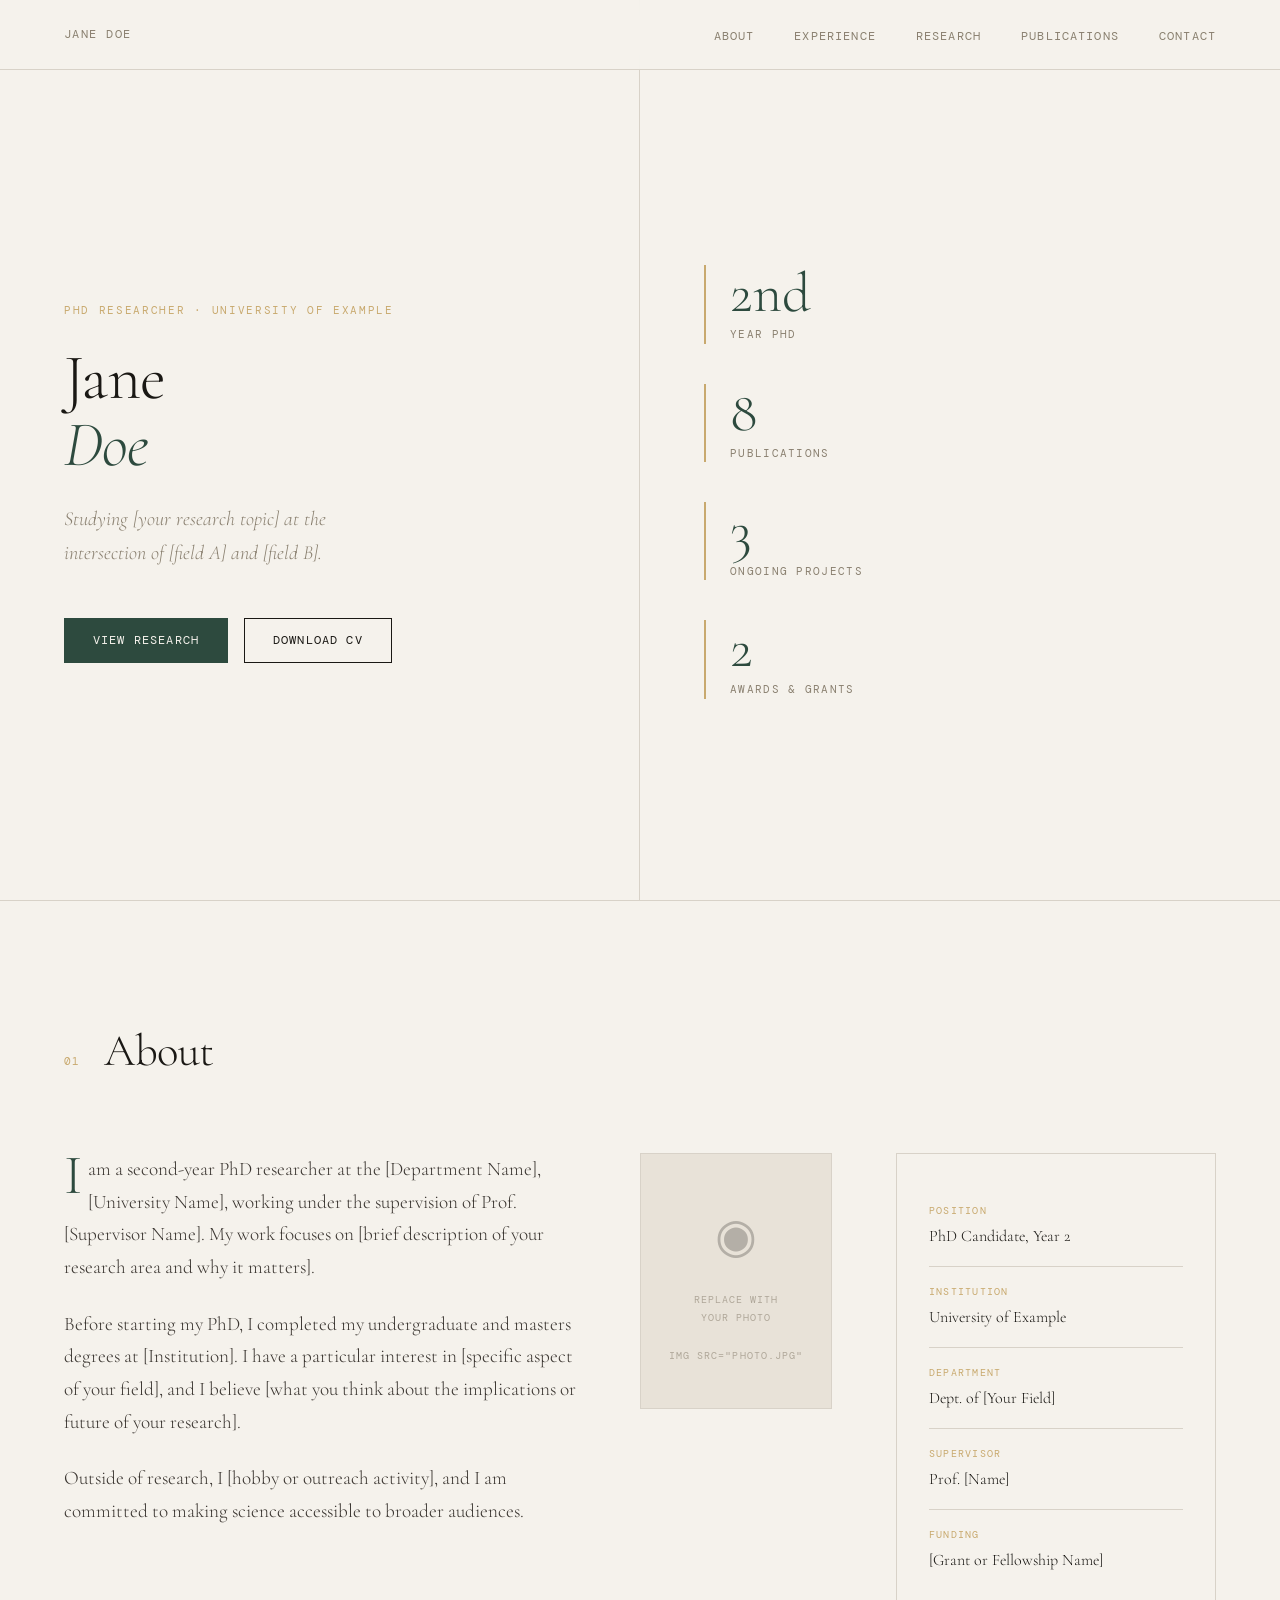
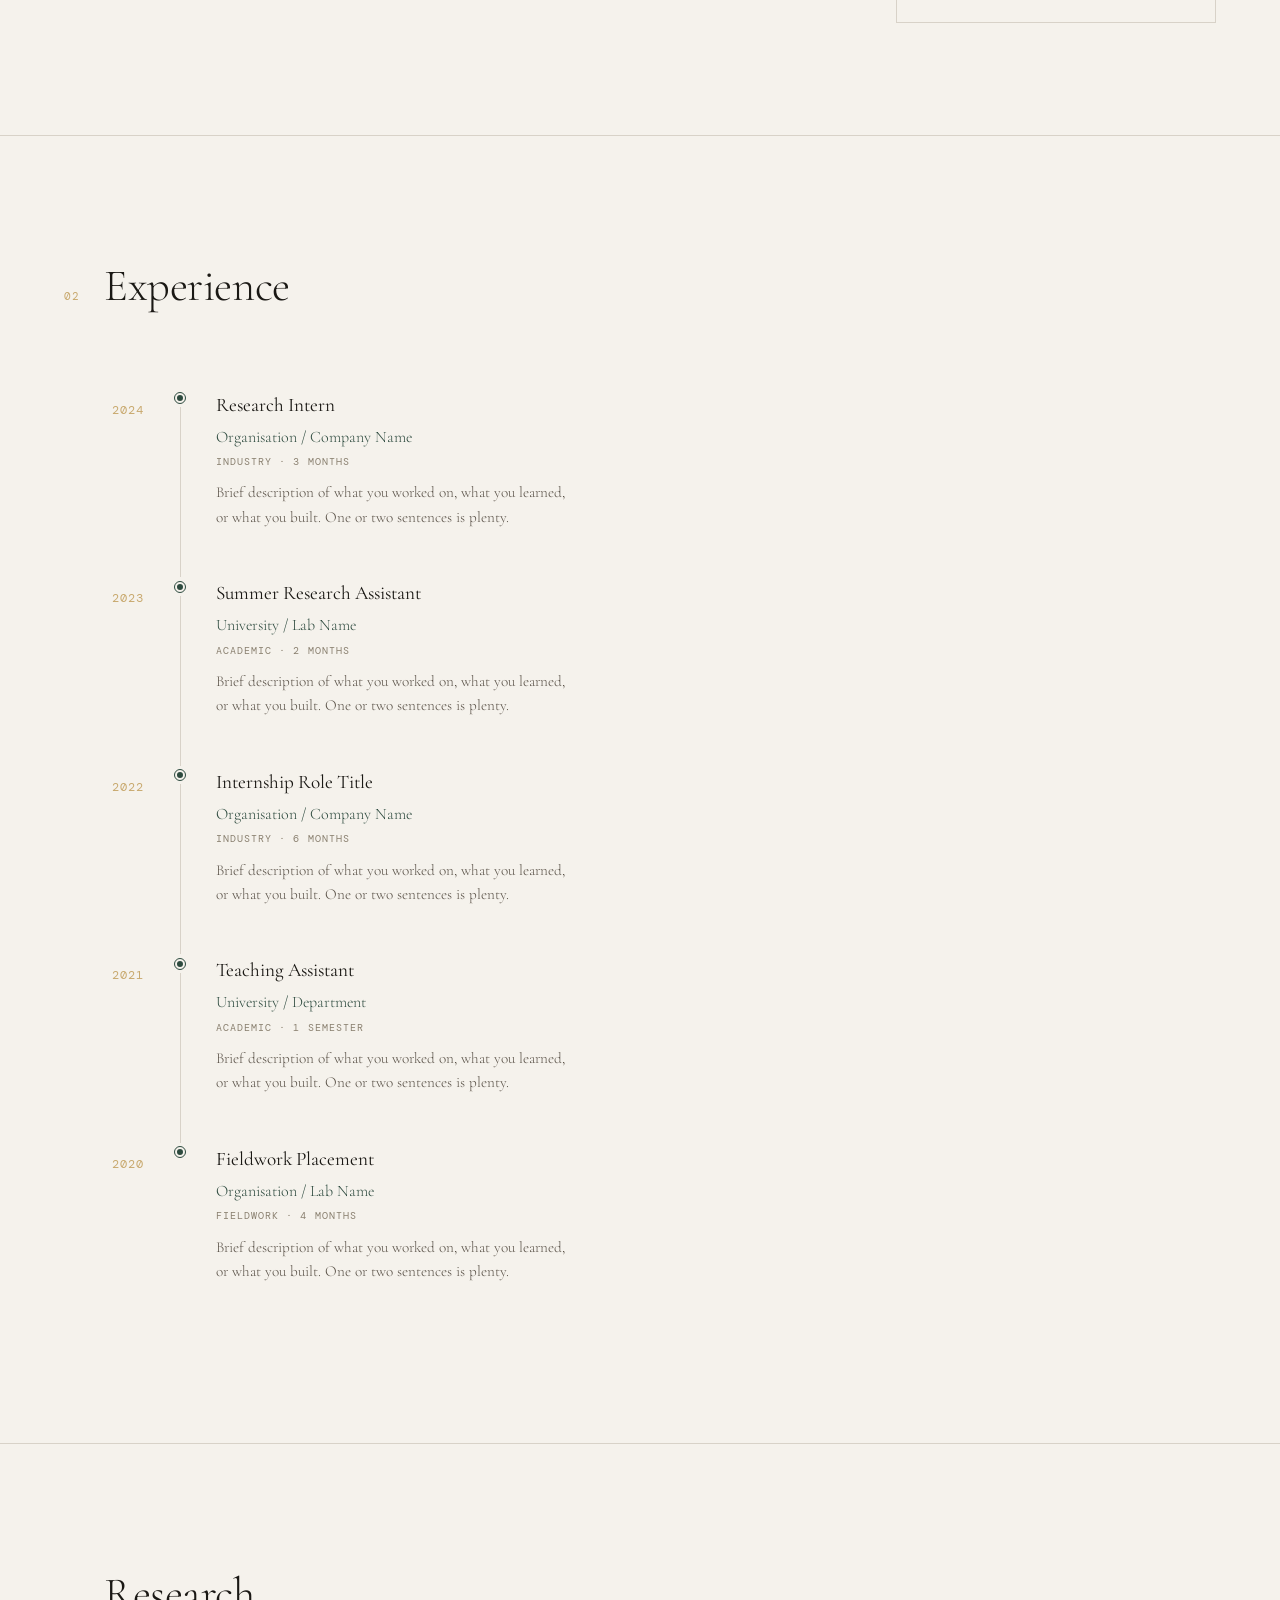
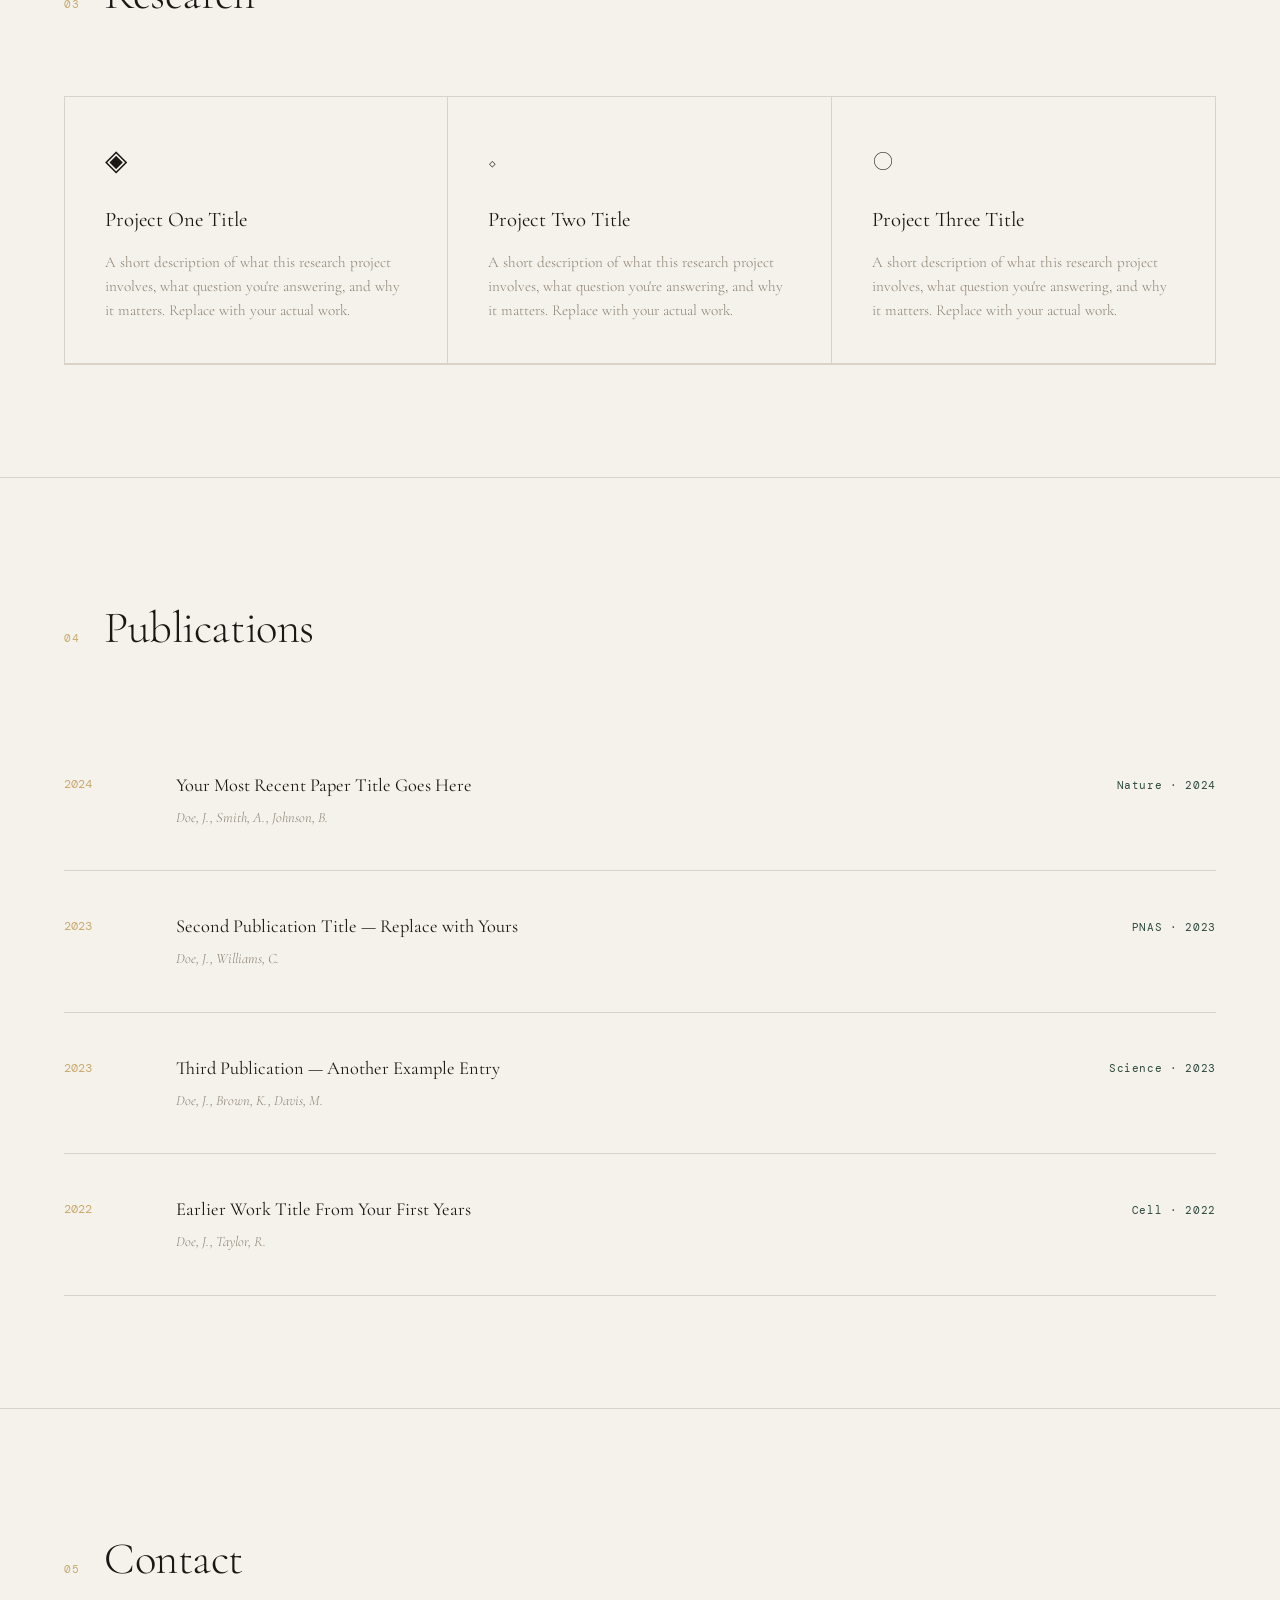
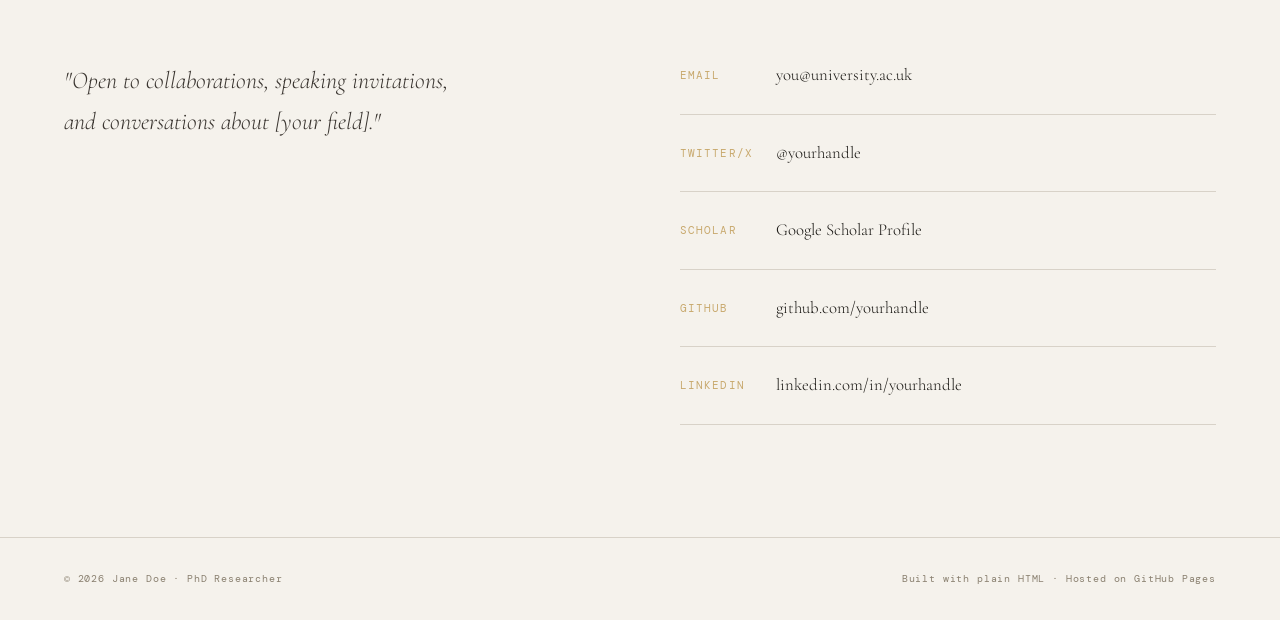
==== index.html @ 212ce476 "Add files via upload" ====
<!DOCTYPE html>
<html lang="en">
<head>
  <meta charset="UTF-8" />
  <meta name="viewport" content="width=device-width, initial-scale=1.0" />
  <title>Dr. Jane Doe — PhD Researcher</title>
  <link rel="preconnect" href="https://fonts.googleapis.com" />
  <link href="https://fonts.googleapis.com/css2?family=Cormorant+Garamond:ital,wght@0,300;0,400;0,600;1,300;1,400&family=DM+Mono:wght@300;400&display=swap" rel="stylesheet" />
  <style>
    *, *::before, *::after { box-sizing: border-box; margin: 0; padding: 0; }

    :root {
      --ink: #1a1814;
      --paper: #f5f2ec;
      --warm: #c8a96e;
      --muted: #8a8070;
      --line: #d8d2c8;
      --accent: #2d4a3e;
    }

    html { scroll-behavior: smooth; }

    body {
      background: var(--paper);
      color: var(--ink);
      font-family: 'Cormorant Garamond', Georgia, serif;
      font-size: 18px;
      line-height: 1.7;
      overflow-x: hidden;
    }

    /* ── NAV ── */
    nav {
      position: fixed;
      top: 0; left: 0; right: 0;
      z-index: 100;
      display: flex;
      justify-content: space-between;
      align-items: center;
      padding: 1.2rem 4rem;
      background: rgba(245, 242, 236, 0.92);
      backdrop-filter: blur(8px);
      border-bottom: 1px solid var(--line);
    }

    .nav-name {
      font-family: 'DM Mono', monospace;
      font-size: 0.78rem;
      letter-spacing: 0.12em;
      text-transform: uppercase;
      color: var(--muted);
    }

    .nav-links {
      display: flex;
      gap: 2.5rem;
      list-style: none;
    }

    .nav-links a {
      font-family: 'DM Mono', monospace;
      font-size: 0.72rem;
      letter-spacing: 0.1em;
      text-transform: uppercase;
      color: var(--muted);
      text-decoration: none;
      transition: color 0.2s;
    }

    .nav-links a:hover { color: var(--ink); }

    /* ── HERO ── */
    .hero {
      min-height: 100vh;
      display: grid;
      grid-template-columns: 1fr 1fr;
      padding-top: 80px;
    }

    .hero-left {
      padding: 8rem 4rem 4rem 4rem;
      display: flex;
      flex-direction: column;
      justify-content: center;
      border-right: 1px solid var(--line);
    }

    .hero-label {
      font-family: 'DM Mono', monospace;
      font-size: 0.7rem;
      letter-spacing: 0.15em;
      text-transform: uppercase;
      color: var(--warm);
      margin-bottom: 1.5rem;
    }

    .hero-name {
      font-size: clamp(3rem, 5vw, 5.5rem);
      font-weight: 300;
      line-height: 1.05;
      letter-spacing: -0.01em;
      margin-bottom: 1.5rem;
    }

    .hero-name em {
      font-style: italic;
      color: var(--accent);
    }

    .hero-tagline {
      font-size: 1.25rem;
      font-weight: 300;
      color: var(--muted);
      max-width: 36ch;
      margin-bottom: 3rem;
      font-style: italic;
    }

    .hero-ctas {
      display: flex;
      gap: 1rem;
      flex-wrap: wrap;
    }

    .btn {
      font-family: 'DM Mono', monospace;
      font-size: 0.72rem;
      letter-spacing: 0.1em;
      text-transform: uppercase;
      text-decoration: none;
      padding: 0.75rem 1.75rem;
      border: 1px solid var(--ink);
      color: var(--ink);
      transition: all 0.2s;
      cursor: pointer;
    }

    .btn:hover {
      background: var(--ink);
      color: var(--paper);
    }

    .btn-fill {
      background: var(--accent);
      border-color: var(--accent);
      color: var(--paper);
    }

    .btn-fill:hover {
      background: var(--ink);
      border-color: var(--ink);
    }

    .hero-right {
      padding: 8rem 4rem 4rem 4rem;
      display: flex;
      flex-direction: column;
      justify-content: center;
      gap: 2.5rem;
    }

    .stat-block {
      border-left: 2px solid var(--warm);
      padding-left: 1.5rem;
    }

    .stat-number {
      font-size: 3.5rem;
      font-weight: 300;
      line-height: 1;
      color: var(--accent);
    }

    .stat-label {
      font-family: 'DM Mono', monospace;
      font-size: 0.68rem;
      letter-spacing: 0.12em;
      text-transform: uppercase;
      color: var(--muted);
      margin-top: 0.25rem;
    }

    /* ── SECTIONS ── */
    section {
      padding: 7rem 4rem;
      border-top: 1px solid var(--line);
    }

    .section-header {
      display: flex;
      align-items: baseline;
      gap: 1.5rem;
      margin-bottom: 4rem;
    }

    .section-number {
      font-family: 'DM Mono', monospace;
      font-size: 0.68rem;
      color: var(--warm);
      letter-spacing: 0.1em;
    }

    .section-title {
      font-size: 2.8rem;
      font-weight: 300;
      letter-spacing: -0.01em;
    }

    /* ── ABOUT ── */
    .about-grid {
      display: grid;
      grid-template-columns: 1.6fr 0.6fr 1fr;
      gap: 4rem;
      align-items: start;
    }

    .about-text p {
      font-size: 1.2rem;
      font-weight: 300;
      color: #3a3530;
      margin-bottom: 1.5rem;
      max-width: 58ch;
    }

    .about-text p:first-child::first-letter {
      font-size: 3.5rem;
      float: left;
      line-height: 0.8;
      margin-right: 0.1em;
      color: var(--accent);
    }

    .about-photo-wrap {
      display: flex;
      flex-direction: column;
      gap: 1.5rem;
    }

    .photo-frame {
      width: 100%;
      aspect-ratio: 3/4;
      background: #e8e2d8;
      border: 1px solid var(--line);
      display: flex;
      flex-direction: column;
      align-items: center;
      justify-content: center;
      gap: 0.75rem;
      overflow: hidden;
    }

    .photo-frame img {
      width: 100%;
      height: 100%;
      object-fit: cover;
      display: block;
    }

    .photo-placeholder-icon {
      font-size: 3rem;
      opacity: 0.25;
    }

    .photo-placeholder-text {
      font-family: 'DM Mono', monospace;
      font-size: 0.65rem;
      letter-spacing: 0.1em;
      text-transform: uppercase;
      color: var(--muted);
      opacity: 0.6;
      text-align: center;
      line-height: 1.8;
    }

    .about-info {
      border: 1px solid var(--line);
      padding: 2rem;
    }

    .info-row {
      display: flex;
      flex-direction: column;
      padding: 1rem 0;
      border-bottom: 1px solid var(--line);
    }

    .info-row:last-child { border-bottom: none; }

    .info-label {
      font-family: 'DM Mono', monospace;
      font-size: 0.65rem;
      letter-spacing: 0.12em;
      text-transform: uppercase;
      color: var(--warm);
      margin-bottom: 0.2rem;
    }

    .info-value {
      font-size: 1rem;
      font-weight: 300;
    }

    /* ── RESEARCH ── */
    .research-grid {
      display: grid;
      grid-template-columns: repeat(3, 1fr);
      gap: 0;
      border: 1px solid var(--line);
    }

    .research-card {
      padding: 2.5rem;
      border-right: 1px solid var(--line);
      border-bottom: 1px solid var(--line);
      transition: background 0.2s;
    }

    .research-card:hover { background: #efe9df; }

    .research-card:nth-child(3n) { border-right: none; }

    .card-icon {
      font-size: 1.8rem;
      margin-bottom: 1rem;
    }

    .card-title {
      font-size: 1.3rem;
      font-weight: 400;
      margin-bottom: 0.75rem;
    }

    .card-desc {
      font-size: 0.95rem;
      font-weight: 300;
      color: var(--muted);
      line-height: 1.6;
    }

    /* ── PUBLICATIONS ── */
    .pub-list {
      display: flex;
      flex-direction: column;
      gap: 0;
    }

    .pub-item {
      display: grid;
      grid-template-columns: 80px 1fr auto;
      gap: 2rem;
      align-items: start;
      padding: 2.5rem 0;
      border-bottom: 1px solid var(--line);
      transition: background 0.15s;
    }

    .pub-item:hover { background: rgba(200,169,110,0.05); margin: 0 -1rem; padding: 2.5rem 1rem; }

    .pub-year {
      font-family: 'DM Mono', monospace;
      font-size: 0.75rem;
      color: var(--warm);
      padding-top: 0.3rem;
    }

    .pub-title {
      font-size: 1.15rem;
      font-weight: 400;
      margin-bottom: 0.3rem;
    }

    .pub-authors {
      font-size: 0.9rem;
      font-weight: 300;
      color: var(--muted);
      font-style: italic;
    }

    .pub-venue {
      font-family: 'DM Mono', monospace;
      font-size: 0.68rem;
      color: var(--accent);
      letter-spacing: 0.06em;
      padding-top: 0.4rem;
      white-space: nowrap;
    }

    /* ── CONTACT ── */
    .contact-inner {
      display: grid;
      grid-template-columns: 1fr 1fr;
      gap: 5rem;
    }

    .contact-text {
      font-size: 1.5rem;
      font-weight: 300;
      font-style: italic;
      max-width: 40ch;
      color: #3a3530;
    }

    .contact-links {
      display: flex;
      flex-direction: column;
      gap: 1.5rem;
    }

    .contact-link {
      display: flex;
      align-items: center;
      gap: 1rem;
      text-decoration: none;
      color: var(--ink);
      border-bottom: 1px solid var(--line);
      padding-bottom: 1.5rem;
      transition: color 0.2s;
    }

    .contact-link:hover { color: var(--accent); }

    .contact-link-label {
      font-family: 'DM Mono', monospace;
      font-size: 0.68rem;
      letter-spacing: 0.1em;
      text-transform: uppercase;
      color: var(--warm);
      min-width: 80px;
    }

    .contact-link-value { font-size: 1.05rem; font-weight: 300; }

    /* ── FOOTER ── */
    footer {
      border-top: 1px solid var(--line);
      padding: 2rem 4rem;
      display: flex;
      justify-content: space-between;
      align-items: center;
    }

    .footer-copy {
      font-family: 'DM Mono', monospace;
      font-size: 0.65rem;
      color: var(--muted);
      letter-spacing: 0.08em;
    }

    /* ── TIMELINE ── */
    .timeline {
      display: flex;
      flex-direction: column;
      max-width: 820px;
    }

    .tl-item {
      display: grid;
      grid-template-columns: 80px 40px 1fr;
      gap: 0 1rem;
      position: relative;
    }

    .tl-left {
      text-align: right;
      padding-top: 0.25rem;
    }

    .tl-year {
      font-family: 'DM Mono', monospace;
      font-size: 0.75rem;
      color: var(--warm);
      letter-spacing: 0.08em;
    }

    .tl-spine {
      display: flex;
      flex-direction: column;
      align-items: center;
    }

    .tl-dot {
      width: 10px;
      height: 10px;
      border-radius: 50%;
      background: var(--accent);
      border: 2px solid var(--paper);
      outline: 1px solid var(--accent);
      flex-shrink: 0;
      margin-top: 0.3rem;
    }

    .tl-line {
      width: 1px;
      flex: 1;
      background: var(--line);
      margin-top: 4px;
    }

    .tl-item:last-child .tl-line { display: none; }

    .tl-right {
      padding-bottom: 3rem;
    }

    .tl-role {
      font-size: 1.2rem;
      font-weight: 400;
      margin-bottom: 0.15rem;
    }

    .tl-org {
      font-size: 1rem;
      font-weight: 300;
      color: var(--accent);
      margin-bottom: 0.15rem;
    }

    .tl-type {
      font-family: 'DM Mono', monospace;
      font-size: 0.65rem;
      letter-spacing: 0.1em;
      text-transform: uppercase;
      color: var(--muted);
      margin-bottom: 0.6rem;
    }

    .tl-desc {
      font-size: 0.95rem;
      font-weight: 300;
      color: #5a5248;
      max-width: 52ch;
      line-height: 1.6;
    }

    /* ── ANIMATIONS ── */
    .fade-in {
      opacity: 0;
      transform: translateY(24px);
      animation: fadeUp 0.9s cubic-bezier(0.22,1,0.36,1) forwards;
    }

    @keyframes fadeUp {
      to { opacity: 1; transform: none; }
    }

    .delay-1 { animation-delay: 0.15s; }
    .delay-2 { animation-delay: 0.3s; }
    .delay-3 { animation-delay: 0.45s; }
    .delay-4 { animation-delay: 0.6s; }

    /* ── RESPONSIVE ── */
    @media (max-width: 900px) {
      nav { padding: 1rem 1.5rem; }
      .hero { grid-template-columns: 1fr; }
      .hero-left { padding: 7rem 1.5rem 2rem; border-right: none; }
      .hero-right { padding: 2rem 1.5rem 4rem; flex-direction: row; flex-wrap: wrap; }
      .about-grid, .contact-inner { grid-template-columns: 1fr; gap: 2.5rem; }
      .research-grid { grid-template-columns: 1fr; }
      .research-card { border-right: none; }
      section { padding: 4rem 1.5rem; }
      footer { padding: 1.5rem; flex-direction: column; gap: 0.5rem; text-align: center; }
      .pub-item { grid-template-columns: 60px 1fr; }
      .pub-venue { display: none; }
    }
  </style>
</head>
<body>

<!-- NAV -->
<nav>
  <span class="nav-name">Jane Doe</span>
  <ul class="nav-links">
    <li><a href="#about">About</a></li>
    <li><a href="#experience">Experience</a></li>
    <li><a href="#research">Research</a></li>
    <li><a href="#publications">Publications</a></li>
    <li><a href="#contact">Contact</a></li>
  </ul>
</nav>

<!-- HERO -->
<section class="hero" style="border-top:none; padding:0;">
  <div class="hero-left">
    <p class="hero-label fade-in">PhD Researcher · University of Example</p>
    <h1 class="hero-name fade-in delay-1">Jane<br><em>Doe</em></h1>
    <p class="hero-tagline fade-in delay-2">Studying [your research topic] at the intersection of [field A] and [field B].</p>
    <div class="hero-ctas fade-in delay-3">
      <a href="#research" class="btn btn-fill">View Research</a>
      <a href="/cv.pdf" class="btn">Download CV</a>
    </div>
  </div>
  <div class="hero-right fade-in delay-2">
    <div class="stat-block">
      <div class="stat-number">2nd</div>
      <div class="stat-label">Year PhD</div>
    </div>
    <div class="stat-block">
      <div class="stat-number">8</div>
      <div class="stat-label">Publications</div>
    </div>
    <div class="stat-block">
      <div class="stat-number">3</div>
      <div class="stat-label">Ongoing Projects</div>
    </div>
    <div class="stat-block">
      <div class="stat-number">2</div>
      <div class="stat-label">Awards & Grants</div>
    </div>
  </div>
</section>

<!-- ABOUT -->
<section id="about">
  <div class="section-header">
    <span class="section-number">01</span>
    <h2 class="section-title">About</h2>
  </div>
  <div class="about-grid">
    <div class="about-text">
      <p>I am a second-year PhD researcher at the [Department Name], [University Name], working under the supervision of Prof. [Supervisor Name]. My work focuses on [brief description of your research area and why it matters].</p>
      <p>Before starting my PhD, I completed my undergraduate and masters degrees at [Institution]. I have a particular interest in [specific aspect of your field], and I believe [what you think about the implications or future of your research].</p>
      <p>Outside of research, I [hobby or outreach activity], and I am committed to making science accessible to broader audiences.</p>
    </div>
    <div class="about-photo-wrap">
      <div class="photo-frame">
        <!-- Replace the content below with: <img src="photo.jpg" alt="Your Name" /> -->
        <div class="photo-placeholder-icon">◉</div>
        <div class="photo-placeholder-text">Replace with<br>your photo<br><br>img src="photo.jpg"</div>
      </div>
    </div>
    <div class="about-info">
      <div class="info-row">
        <span class="info-label">Position</span>
        <span class="info-value">PhD Candidate, Year 2</span>
      </div>
      <div class="info-row">
        <span class="info-label">Institution</span>
        <span class="info-value">University of Example</span>
      </div>
      <div class="info-row">
        <span class="info-label">Department</span>
        <span class="info-value">Dept. of [Your Field]</span>
      </div>
      <div class="info-row">
        <span class="info-label">Supervisor</span>
        <span class="info-value">Prof. [Name]</span>
      </div>
      <div class="info-row">
        <span class="info-label">Funding</span>
        <span class="info-value">[Grant or Fellowship Name]</span>
      </div>
    </div>
  </div>
</section>

<!-- EXPERIENCE -->
<section id="experience">
  <div class="section-header">
    <span class="section-number">02</span>
    <h2 class="section-title">Experience</h2>
  </div>
  <div class="timeline">

    <div class="tl-item">
      <div class="tl-left">
        <span class="tl-year">2024</span>
      </div>
      <div class="tl-spine">
        <div class="tl-dot"></div>
        <div class="tl-line"></div>
      </div>
      <div class="tl-right">
        <div class="tl-role">Research Intern</div>
        <div class="tl-org">Organisation / Company Name</div>
        <div class="tl-type">Industry · 3 months</div>
        <p class="tl-desc">Brief description of what you worked on, what you learned, or what you built. One or two sentences is plenty.</p>
      </div>
    </div>

    <div class="tl-item">
      <div class="tl-left">
        <span class="tl-year">2023</span>
      </div>
      <div class="tl-spine">
        <div class="tl-dot"></div>
        <div class="tl-line"></div>
      </div>
      <div class="tl-right">
        <div class="tl-role">Summer Research Assistant</div>
        <div class="tl-org">University / Lab Name</div>
        <div class="tl-type">Academic · 2 months</div>
        <p class="tl-desc">Brief description of what you worked on, what you learned, or what you built. One or two sentences is plenty.</p>
      </div>
    </div>

    <div class="tl-item">
      <div class="tl-left">
        <span class="tl-year">2022</span>
      </div>
      <div class="tl-spine">
        <div class="tl-dot"></div>
        <div class="tl-line"></div>
      </div>
      <div class="tl-right">
        <div class="tl-role">Internship Role Title</div>
        <div class="tl-org">Organisation / Company Name</div>
        <div class="tl-type">Industry · 6 months</div>
        <p class="tl-desc">Brief description of what you worked on, what you learned, or what you built. One or two sentences is plenty.</p>
      </div>
    </div>

    <div class="tl-item">
      <div class="tl-left">
        <span class="tl-year">2021</span>
      </div>
      <div class="tl-spine">
        <div class="tl-dot"></div>
        <div class="tl-line"></div>
      </div>
      <div class="tl-right">
        <div class="tl-role">Teaching Assistant</div>
        <div class="tl-org">University / Department</div>
        <div class="tl-type">Academic · 1 semester</div>
        <p class="tl-desc">Brief description of what you worked on, what you learned, or what you built. One or two sentences is plenty.</p>
      </div>
    </div>

    <div class="tl-item">
      <div class="tl-left">
        <span class="tl-year">2020</span>
      </div>
      <div class="tl-spine">
        <div class="tl-dot"></div>
        <div class="tl-line"></div>
      </div>
      <div class="tl-right">
        <div class="tl-role">Fieldwork Placement</div>
        <div class="tl-org">Organisation / Lab Name</div>
        <div class="tl-type">Fieldwork · 4 months</div>
        <p class="tl-desc">Brief description of what you worked on, what you learned, or what you built. One or two sentences is plenty.</p>
      </div>
    </div>

  </div>
</section>

<!-- RESEARCH -->
<section id="research">
  <div class="section-header">
    <span class="section-number">03</span>
    <h2 class="section-title">Research</h2>
  </div>
  <div class="research-grid">
    <div class="research-card">
      <div class="card-icon">◈</div>
      <h3 class="card-title">Project One Title</h3>
      <p class="card-desc">A short description of what this research project involves, what question you're answering, and why it matters. Replace with your actual work.</p>
    </div>
    <div class="research-card">
      <div class="card-icon">◇</div>
      <h3 class="card-title">Project Two Title</h3>
      <p class="card-desc">A short description of what this research project involves, what question you're answering, and why it matters. Replace with your actual work.</p>
    </div>
    <div class="research-card">
      <div class="card-icon">○</div>
      <h3 class="card-title">Project Three Title</h3>
      <p class="card-desc">A short description of what this research project involves, what question you're answering, and why it matters. Replace with your actual work.</p>
    </div>
  </div>
</section>

<!-- PUBLICATIONS -->
<section id="publications">
  <div class="section-header">
    <span class="section-number">04</span>
    <h2 class="section-title">Publications</h2>
  </div>
  <div class="pub-list">
    <div class="pub-item">
      <span class="pub-year">2024</span>
      <div>
        <div class="pub-title">Your Most Recent Paper Title Goes Here</div>
        <div class="pub-authors">Doe, J., Smith, A., Johnson, B.</div>
      </div>
      <span class="pub-venue">Nature · 2024</span>
    </div>
    <div class="pub-item">
      <span class="pub-year">2023</span>
      <div>
        <div class="pub-title">Second Publication Title — Replace with Yours</div>
        <div class="pub-authors">Doe, J., Williams, C.</div>
      </div>
      <span class="pub-venue">PNAS · 2023</span>
    </div>
    <div class="pub-item">
      <span class="pub-year">2023</span>
      <div>
        <div class="pub-title">Third Publication — Another Example Entry</div>
        <div class="pub-authors">Doe, J., Brown, K., Davis, M.</div>
      </div>
      <span class="pub-venue">Science · 2023</span>
    </div>
    <div class="pub-item">
      <span class="pub-year">2022</span>
      <div>
        <div class="pub-title">Earlier Work Title From Your First Years</div>
        <div class="pub-authors">Doe, J., Taylor, R.</div>
      </div>
      <span class="pub-venue">Cell · 2022</span>
    </div>
  </div>
</section>

<!-- CONTACT -->
<section id="contact">
  <div class="section-header">
    <span class="section-number">05</span>
    <h2 class="section-title">Contact</h2>
  </div>
  <div class="contact-inner">
    <p class="contact-text">"Open to collaborations, speaking invitations, and conversations about [your field]."</p>
    <div class="contact-links">
      <a href="mailto:you@university.ac.uk" class="contact-link">
        <span class="contact-link-label">Email</span>
        <span class="contact-link-value">you@university.ac.uk</span>
      </a>
      <a href="https://twitter.com/yourhandle" class="contact-link">
        <span class="contact-link-label">Twitter/X</span>
        <span class="contact-link-value">@yourhandle</span>
      </a>
      <a href="https://scholar.google.com" class="contact-link">
        <span class="contact-link-label">Scholar</span>
        <span class="contact-link-value">Google Scholar Profile</span>
      </a>
      <a href="https://github.com/yourhandle" class="contact-link">
        <span class="contact-link-label">GitHub</span>
        <span class="contact-link-value">github.com/yourhandle</span>
      </a>
      <a href="https://linkedin.com/in/yourhandle" class="contact-link">
        <span class="contact-link-label">LinkedIn</span>
        <span class="contact-link-value">linkedin.com/in/yourhandle</span>
      </a>
    </div>
  </div>
</section>

<!-- FOOTER -->
<footer>
  <span class="footer-copy">© 2026 Jane Doe · PhD Researcher</span>
  <span class="footer-copy">Built with plain HTML · Hosted on GitHub Pages</span>
</footer>

</body>
</html>
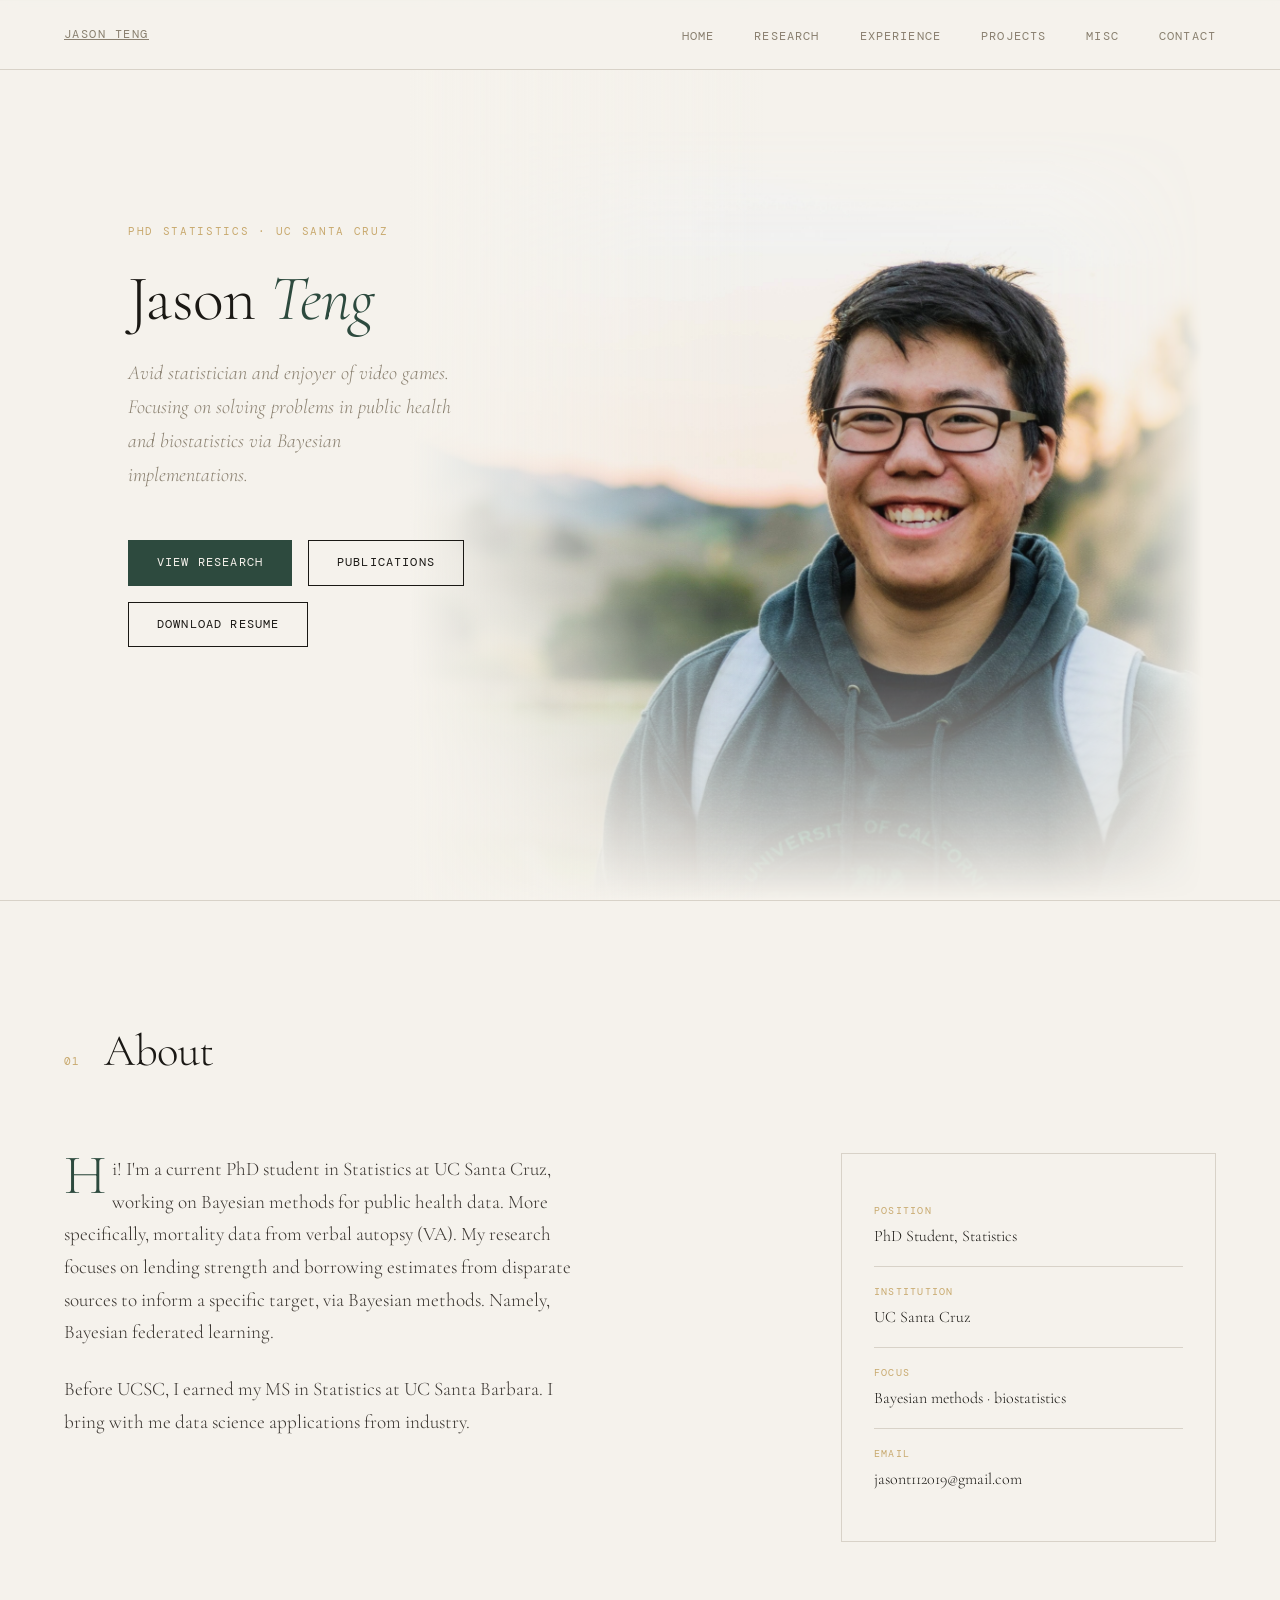
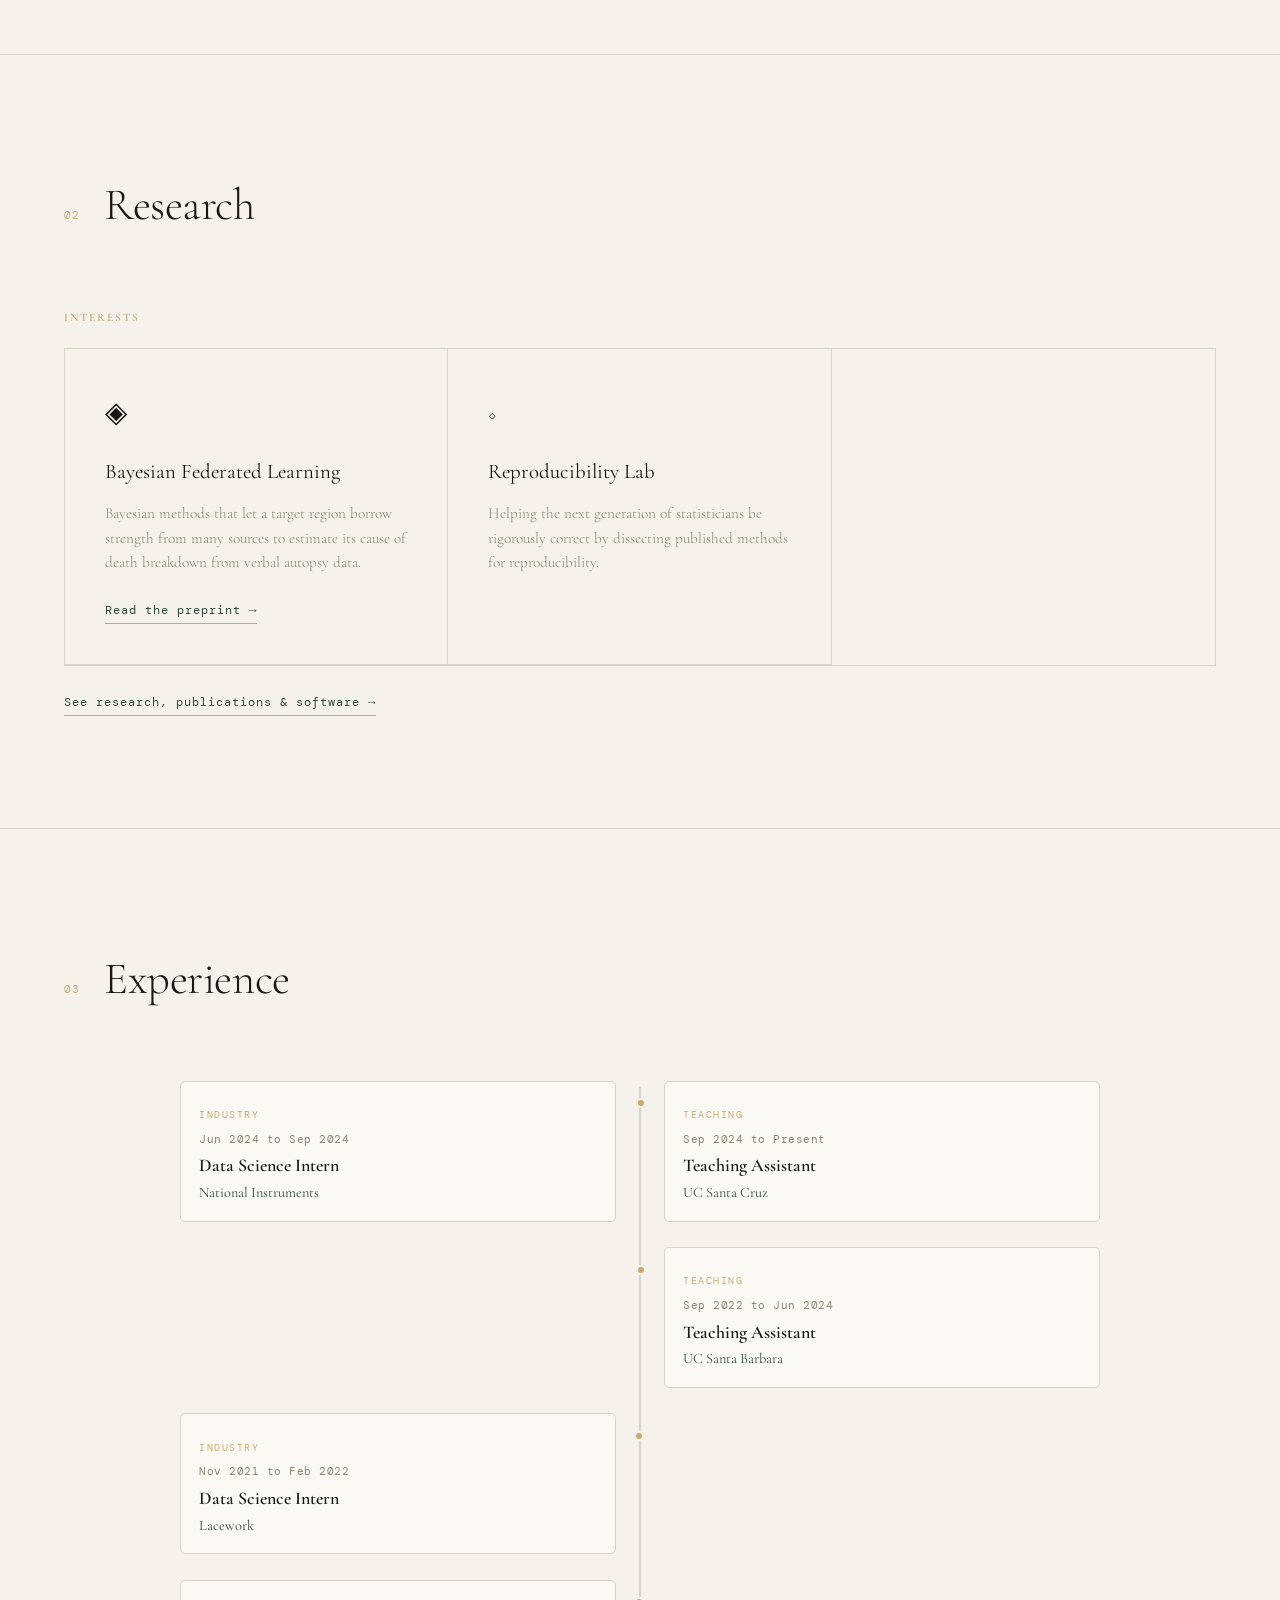
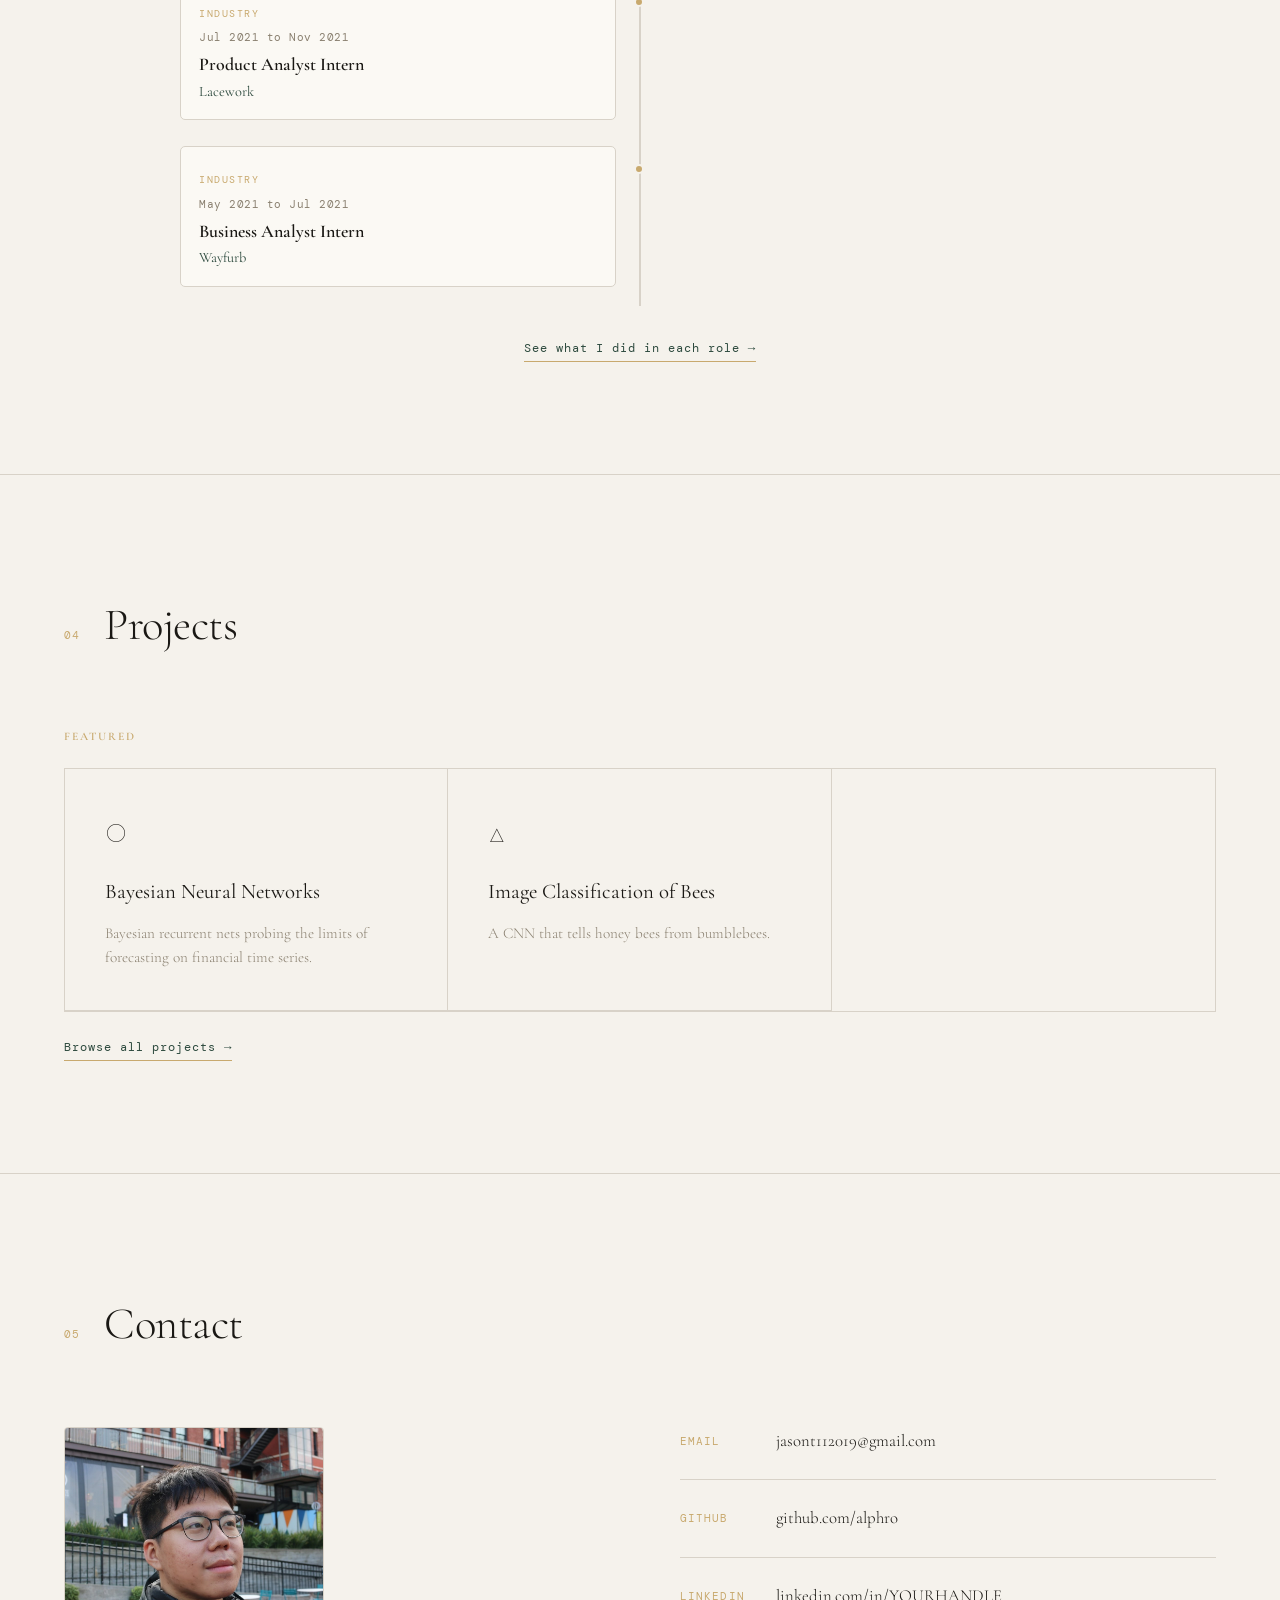
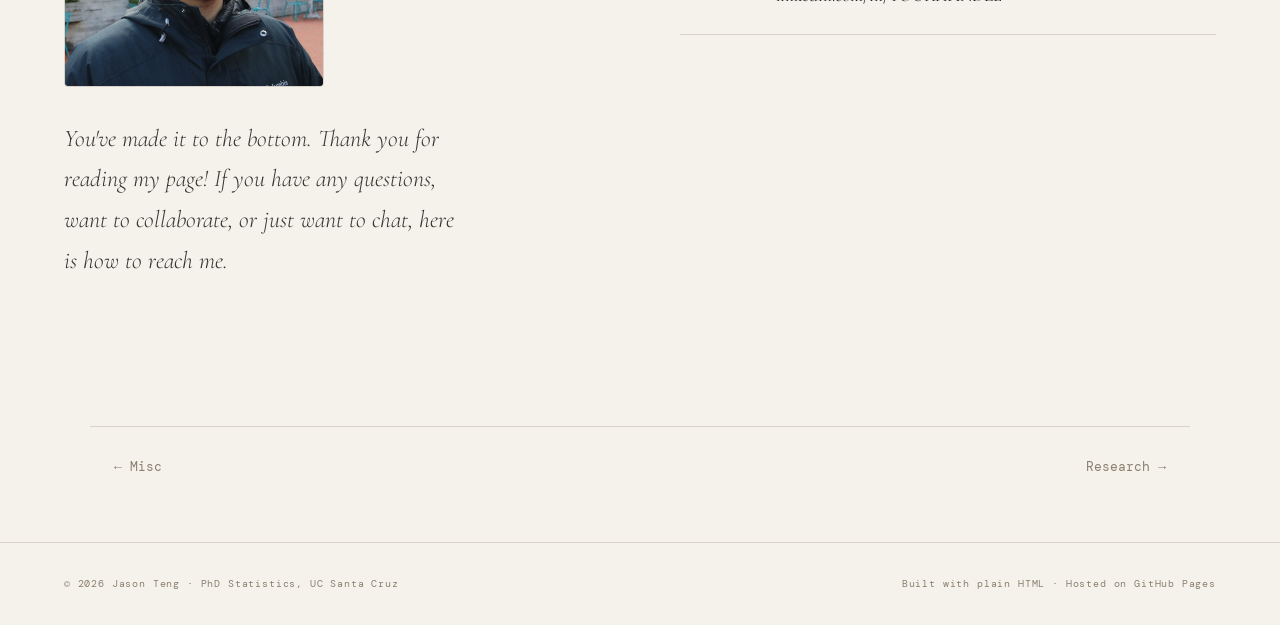
==== commit 16d14fbb: "Rebuild portfolio: multi-page site, hero fade-in, cropped photos" ====
--- a/index.html
+++ b/index.html
@@ -3,608 +3,38 @@
 <head>
   <meta charset="UTF-8" />
   <meta name="viewport" content="width=device-width, initial-scale=1.0" />
-  <title>Dr. Jane Doe — PhD Researcher</title>
+  <title>Jason Teng · PhD Statistics, UC Santa Cruz</title>
   <link rel="preconnect" href="https://fonts.googleapis.com" />
   <link href="https://fonts.googleapis.com/css2?family=Cormorant+Garamond:ital,wght@0,300;0,400;0,600;1,300;1,400&family=DM+Mono:wght@300;400&display=swap" rel="stylesheet" />
-  <style>
-    *, *::before, *::after { box-sizing: border-box; margin: 0; padding: 0; }
-
-    :root {
-      --ink: #1a1814;
-      --paper: #f5f2ec;
-      --warm: #c8a96e;
-      --muted: #8a8070;
-      --line: #d8d2c8;
-      --accent: #2d4a3e;
-    }
-
-    html { scroll-behavior: smooth; }
-
-    body {
-      background: var(--paper);
-      color: var(--ink);
-      font-family: 'Cormorant Garamond', Georgia, serif;
-      font-size: 18px;
-      line-height: 1.7;
-      overflow-x: hidden;
-    }
-
-    /* ── NAV ── */
-    nav {
-      position: fixed;
-      top: 0; left: 0; right: 0;
-      z-index: 100;
-      display: flex;
-      justify-content: space-between;
-      align-items: center;
-      padding: 1.2rem 4rem;
-      background: rgba(245, 242, 236, 0.92);
-      backdrop-filter: blur(8px);
-      border-bottom: 1px solid var(--line);
-    }
-
-    .nav-name {
-      font-family: 'DM Mono', monospace;
-      font-size: 0.78rem;
-      letter-spacing: 0.12em;
-      text-transform: uppercase;
-      color: var(--muted);
-    }
-
-    .nav-links {
-      display: flex;
-      gap: 2.5rem;
-      list-style: none;
-    }
-
-    .nav-links a {
-      font-family: 'DM Mono', monospace;
-      font-size: 0.72rem;
-      letter-spacing: 0.1em;
-      text-transform: uppercase;
-      color: var(--muted);
-      text-decoration: none;
-      transition: color 0.2s;
-    }
-
-    .nav-links a:hover { color: var(--ink); }
-
-    /* ── HERO ── */
-    .hero {
-      min-height: 100vh;
-      display: grid;
-      grid-template-columns: 1fr 1fr;
-      padding-top: 80px;
-    }
-
-    .hero-left {
-      padding: 8rem 4rem 4rem 4rem;
-      display: flex;
-      flex-direction: column;
-      justify-content: center;
-      border-right: 1px solid var(--line);
-    }
-
-    .hero-label {
-      font-family: 'DM Mono', monospace;
-      font-size: 0.7rem;
-      letter-spacing: 0.15em;
-      text-transform: uppercase;
-      color: var(--warm);
-      margin-bottom: 1.5rem;
-    }
-
-    .hero-name {
-      font-size: clamp(3rem, 5vw, 5.5rem);
-      font-weight: 300;
-      line-height: 1.05;
-      letter-spacing: -0.01em;
-      margin-bottom: 1.5rem;
-    }
-
-    .hero-name em {
-      font-style: italic;
-      color: var(--accent);
-    }
-
-    .hero-tagline {
-      font-size: 1.25rem;
-      font-weight: 300;
-      color: var(--muted);
-      max-width: 36ch;
-      margin-bottom: 3rem;
-      font-style: italic;
-    }
-
-    .hero-ctas {
-      display: flex;
-      gap: 1rem;
-      flex-wrap: wrap;
-    }
-
-    .btn {
-      font-family: 'DM Mono', monospace;
-      font-size: 0.72rem;
-      letter-spacing: 0.1em;
-      text-transform: uppercase;
-      text-decoration: none;
-      padding: 0.75rem 1.75rem;
-      border: 1px solid var(--ink);
-      color: var(--ink);
-      transition: all 0.2s;
-      cursor: pointer;
-    }
-
-    .btn:hover {
-      background: var(--ink);
-      color: var(--paper);
-    }
-
-    .btn-fill {
-      background: var(--accent);
-      border-color: var(--accent);
-      color: var(--paper);
-    }
-
-    .btn-fill:hover {
-      background: var(--ink);
-      border-color: var(--ink);
-    }
-
-    .hero-right {
-      padding: 8rem 4rem 4rem 4rem;
-      display: flex;
-      flex-direction: column;
-      justify-content: center;
-      gap: 2.5rem;
-    }
-
-    .stat-block {
-      border-left: 2px solid var(--warm);
-      padding-left: 1.5rem;
-    }
-
-    .stat-number {
-      font-size: 3.5rem;
-      font-weight: 300;
-      line-height: 1;
-      color: var(--accent);
-    }
-
-    .stat-label {
-      font-family: 'DM Mono', monospace;
-      font-size: 0.68rem;
-      letter-spacing: 0.12em;
-      text-transform: uppercase;
-      color: var(--muted);
-      margin-top: 0.25rem;
-    }
-
-    /* ── SECTIONS ── */
-    section {
-      padding: 7rem 4rem;
-      border-top: 1px solid var(--line);
-    }
-
-    .section-header {
-      display: flex;
-      align-items: baseline;
-      gap: 1.5rem;
-      margin-bottom: 4rem;
-    }
-
-    .section-number {
-      font-family: 'DM Mono', monospace;
-      font-size: 0.68rem;
-      color: var(--warm);
-      letter-spacing: 0.1em;
-    }
-
-    .section-title {
-      font-size: 2.8rem;
-      font-weight: 300;
-      letter-spacing: -0.01em;
-    }
-
-    /* ── ABOUT ── */
-    .about-grid {
-      display: grid;
-      grid-template-columns: 1.6fr 0.6fr 1fr;
-      gap: 4rem;
-      align-items: start;
-    }
-
-    .about-text p {
-      font-size: 1.2rem;
-      font-weight: 300;
-      color: #3a3530;
-      margin-bottom: 1.5rem;
-      max-width: 58ch;
-    }
-
-    .about-text p:first-child::first-letter {
-      font-size: 3.5rem;
-      float: left;
-      line-height: 0.8;
-      margin-right: 0.1em;
-      color: var(--accent);
-    }
-
-    .about-photo-wrap {
-      display: flex;
-      flex-direction: column;
-      gap: 1.5rem;
-    }
-
-    .photo-frame {
-      width: 100%;
-      aspect-ratio: 3/4;
-      background: #e8e2d8;
-      border: 1px solid var(--line);
-      display: flex;
-      flex-direction: column;
-      align-items: center;
-      justify-content: center;
-      gap: 0.75rem;
-      overflow: hidden;
-    }
-
-    .photo-frame img {
-      width: 100%;
-      height: 100%;
-      object-fit: cover;
-      display: block;
-    }
-
-    .photo-placeholder-icon {
-      font-size: 3rem;
-      opacity: 0.25;
-    }
-
-    .photo-placeholder-text {
-      font-family: 'DM Mono', monospace;
-      font-size: 0.65rem;
-      letter-spacing: 0.1em;
-      text-transform: uppercase;
-      color: var(--muted);
-      opacity: 0.6;
-      text-align: center;
-      line-height: 1.8;
-    }
-
-    .about-info {
-      border: 1px solid var(--line);
-      padding: 2rem;
-    }
-
-    .info-row {
-      display: flex;
-      flex-direction: column;
-      padding: 1rem 0;
-      border-bottom: 1px solid var(--line);
-    }
-
-    .info-row:last-child { border-bottom: none; }
-
-    .info-label {
-      font-family: 'DM Mono', monospace;
-      font-size: 0.65rem;
-      letter-spacing: 0.12em;
-      text-transform: uppercase;
-      color: var(--warm);
-      margin-bottom: 0.2rem;
-    }
-
-    .info-value {
-      font-size: 1rem;
-      font-weight: 300;
-    }
-
-    /* ── RESEARCH ── */
-    .research-grid {
-      display: grid;
-      grid-template-columns: repeat(3, 1fr);
-      gap: 0;
-      border: 1px solid var(--line);
-    }
-
-    .research-card {
-      padding: 2.5rem;
-      border-right: 1px solid var(--line);
-      border-bottom: 1px solid var(--line);
-      transition: background 0.2s;
-    }
-
-    .research-card:hover { background: #efe9df; }
-
-    .research-card:nth-child(3n) { border-right: none; }
-
-    .card-icon {
-      font-size: 1.8rem;
-      margin-bottom: 1rem;
-    }
-
-    .card-title {
-      font-size: 1.3rem;
-      font-weight: 400;
-      margin-bottom: 0.75rem;
-    }
-
-    .card-desc {
-      font-size: 0.95rem;
-      font-weight: 300;
-      color: var(--muted);
-      line-height: 1.6;
-    }
-
-    /* ── PUBLICATIONS ── */
-    .pub-list {
-      display: flex;
-      flex-direction: column;
-      gap: 0;
-    }
-
-    .pub-item {
-      display: grid;
-      grid-template-columns: 80px 1fr auto;
-      gap: 2rem;
-      align-items: start;
-      padding: 2.5rem 0;
-      border-bottom: 1px solid var(--line);
-      transition: background 0.15s;
-    }
-
-    .pub-item:hover { background: rgba(200,169,110,0.05); margin: 0 -1rem; padding: 2.5rem 1rem; }
-
-    .pub-year {
-      font-family: 'DM Mono', monospace;
-      font-size: 0.75rem;
-      color: var(--warm);
-      padding-top: 0.3rem;
-    }
-
-    .pub-title {
-      font-size: 1.15rem;
-      font-weight: 400;
-      margin-bottom: 0.3rem;
-    }
-
-    .pub-authors {
-      font-size: 0.9rem;
-      font-weight: 300;
-      color: var(--muted);
-      font-style: italic;
-    }
-
-    .pub-venue {
-      font-family: 'DM Mono', monospace;
-      font-size: 0.68rem;
-      color: var(--accent);
-      letter-spacing: 0.06em;
-      padding-top: 0.4rem;
-      white-space: nowrap;
-    }
-
-    /* ── CONTACT ── */
-    .contact-inner {
-      display: grid;
-      grid-template-columns: 1fr 1fr;
-      gap: 5rem;
-    }
-
-    .contact-text {
-      font-size: 1.5rem;
-      font-weight: 300;
-      font-style: italic;
-      max-width: 40ch;
-      color: #3a3530;
-    }
-
-    .contact-links {
-      display: flex;
-      flex-direction: column;
-      gap: 1.5rem;
-    }
-
-    .contact-link {
-      display: flex;
-      align-items: center;
-      gap: 1rem;
-      text-decoration: none;
-      color: var(--ink);
-      border-bottom: 1px solid var(--line);
-      padding-bottom: 1.5rem;
-      transition: color 0.2s;
-    }
-
-    .contact-link:hover { color: var(--accent); }
-
-    .contact-link-label {
-      font-family: 'DM Mono', monospace;
-      font-size: 0.68rem;
-      letter-spacing: 0.1em;
-      text-transform: uppercase;
-      color: var(--warm);
-      min-width: 80px;
-    }
-
-    .contact-link-value { font-size: 1.05rem; font-weight: 300; }
-
-    /* ── FOOTER ── */
-    footer {
-      border-top: 1px solid var(--line);
-      padding: 2rem 4rem;
-      display: flex;
-      justify-content: space-between;
-      align-items: center;
-    }
-
-    .footer-copy {
-      font-family: 'DM Mono', monospace;
-      font-size: 0.65rem;
-      color: var(--muted);
-      letter-spacing: 0.08em;
-    }
-
-    /* ── TIMELINE ── */
-    .timeline {
-      display: flex;
-      flex-direction: column;
-      max-width: 820px;
-    }
-
-    .tl-item {
-      display: grid;
-      grid-template-columns: 80px 40px 1fr;
-      gap: 0 1rem;
-      position: relative;
-    }
-
-    .tl-left {
-      text-align: right;
-      padding-top: 0.25rem;
-    }
-
-    .tl-year {
-      font-family: 'DM Mono', monospace;
-      font-size: 0.75rem;
-      color: var(--warm);
-      letter-spacing: 0.08em;
-    }
-
-    .tl-spine {
-      display: flex;
-      flex-direction: column;
-      align-items: center;
-    }
-
-    .tl-dot {
-      width: 10px;
-      height: 10px;
-      border-radius: 50%;
-      background: var(--accent);
-      border: 2px solid var(--paper);
-      outline: 1px solid var(--accent);
-      flex-shrink: 0;
-      margin-top: 0.3rem;
-    }
-
-    .tl-line {
-      width: 1px;
-      flex: 1;
-      background: var(--line);
-      margin-top: 4px;
-    }
-
-    .tl-item:last-child .tl-line { display: none; }
-
-    .tl-right {
-      padding-bottom: 3rem;
-    }
-
-    .tl-role {
-      font-size: 1.2rem;
-      font-weight: 400;
-      margin-bottom: 0.15rem;
-    }
-
-    .tl-org {
-      font-size: 1rem;
-      font-weight: 300;
-      color: var(--accent);
-      margin-bottom: 0.15rem;
-    }
-
-    .tl-type {
-      font-family: 'DM Mono', monospace;
-      font-size: 0.65rem;
-      letter-spacing: 0.1em;
-      text-transform: uppercase;
-      color: var(--muted);
-      margin-bottom: 0.6rem;
-    }
-
-    .tl-desc {
-      font-size: 0.95rem;
-      font-weight: 300;
-      color: #5a5248;
-      max-width: 52ch;
-      line-height: 1.6;
-    }
-
-    /* ── ANIMATIONS ── */
-    .fade-in {
-      opacity: 0;
-      transform: translateY(24px);
-      animation: fadeUp 0.9s cubic-bezier(0.22,1,0.36,1) forwards;
-    }
-
-    @keyframes fadeUp {
-      to { opacity: 1; transform: none; }
-    }
-
-    .delay-1 { animation-delay: 0.15s; }
-    .delay-2 { animation-delay: 0.3s; }
-    .delay-3 { animation-delay: 0.45s; }
-    .delay-4 { animation-delay: 0.6s; }
-
-    /* ── RESPONSIVE ── */
-    @media (max-width: 900px) {
-      nav { padding: 1rem 1.5rem; }
-      .hero { grid-template-columns: 1fr; }
-      .hero-left { padding: 7rem 1.5rem 2rem; border-right: none; }
-      .hero-right { padding: 2rem 1.5rem 4rem; flex-direction: row; flex-wrap: wrap; }
-      .about-grid, .contact-inner { grid-template-columns: 1fr; gap: 2.5rem; }
-      .research-grid { grid-template-columns: 1fr; }
-      .research-card { border-right: none; }
-      section { padding: 4rem 1.5rem; }
-      footer { padding: 1.5rem; flex-direction: column; gap: 0.5rem; text-align: center; }
-      .pub-item { grid-template-columns: 60px 1fr; }
-      .pub-venue { display: none; }
-    }
-  </style>
+  <link rel="stylesheet" href="styles.css" />
 </head>
 <body>
 
-<!-- NAV -->
 <nav>
-  <span class="nav-name">Jane Doe</span>
+  <a class="nav-name" href="index.html">Jason Teng</a>
   <ul class="nav-links">
-    <li><a href="#about">About</a></li>
-    <li><a href="#experience">Experience</a></li>
-    <li><a href="#research">Research</a></li>
-    <li><a href="#publications">Publications</a></li>
-    <li><a href="#contact">Contact</a></li>
+    <li><a href="index.html">Home</a></li>
+    <li><a href="research.html">Research</a></li>
+    <li><a href="experience.html">Experience</a></li>
+    <li><a href="projects.html">Projects</a></li>
+    <li><a href="misc.html">Misc</a></li>
+    <li><a href="index.html#contact">Contact</a></li>
   </ul>
 </nav>
 
 <!-- HERO -->
-<section class="hero" style="border-top:none; padding:0;">
+<section class="hero">
+  <div class="hero-photo fade-in">
+    <img src="hero.jpg" alt="Jason Teng" />
+  </div>
   <div class="hero-left">
-    <p class="hero-label fade-in">PhD Researcher · University of Example</p>
-    <h1 class="hero-name fade-in delay-1">Jane<br><em>Doe</em></h1>
-    <p class="hero-tagline fade-in delay-2">Studying [your research topic] at the intersection of [field A] and [field B].</p>
+    <p class="hero-label fade-in">PhD Statistics · UC Santa Cruz</p>
+    <h1 class="hero-name fade-in delay-1">Jason <em>Teng</em></h1>
+    <p class="hero-tagline fade-in delay-2">Avid statistician and enjoyer of video games. Focusing on solving problems in public health and biostatistics via Bayesian implementations.</p>
     <div class="hero-ctas fade-in delay-3">
-      <a href="#research" class="btn btn-fill">View Research</a>
-      <a href="/cv.pdf" class="btn">Download CV</a>
-    </div>
-  </div>
-  <div class="hero-right fade-in delay-2">
-    <div class="stat-block">
-      <div class="stat-number">2nd</div>
-      <div class="stat-label">Year PhD</div>
-    </div>
-    <div class="stat-block">
-      <div class="stat-number">8</div>
-      <div class="stat-label">Publications</div>
-    </div>
-    <div class="stat-block">
-      <div class="stat-number">3</div>
-      <div class="stat-label">Ongoing Projects</div>
-    </div>
-    <div class="stat-block">
-      <div class="stat-number">2</div>
-      <div class="stat-label">Awards & Grants</div>
+      <a href="research.html" class="btn btn-fill">View Research</a>
+      <a href="research.html#publications" class="btn">Publications</a>
+      <a href="/resume.pdf" class="btn">Download Resume</a>
     </div>
   </div>
 </section>
@@ -617,198 +47,108 @@
   </div>
   <div class="about-grid">
     <div class="about-text">
-      <p>I am a second-year PhD researcher at the [Department Name], [University Name], working under the supervision of Prof. [Supervisor Name]. My work focuses on [brief description of your research area and why it matters].</p>
-      <p>Before starting my PhD, I completed my undergraduate and masters degrees at [Institution]. I have a particular interest in [specific aspect of your field], and I believe [what you think about the implications or future of your research].</p>
-      <p>Outside of research, I [hobby or outreach activity], and I am committed to making science accessible to broader audiences.</p>
-    </div>
-    <div class="about-photo-wrap">
-      <div class="photo-frame">
-        <!-- Replace the content below with: <img src="photo.jpg" alt="Your Name" /> -->
-        <div class="photo-placeholder-icon">◉</div>
-        <div class="photo-placeholder-text">Replace with<br>your photo<br><br>img src="photo.jpg"</div>
-      </div>
+      <p>Hi! I'm a current PhD student in Statistics at UC Santa Cruz, working on Bayesian methods for public health data. More specifically, mortality data from verbal autopsy (VA). My research focuses on lending strength and borrowing estimates from disparate sources to inform a specific target, via Bayesian methods. Namely, Bayesian federated learning.</p>
+      <p>Before UCSC, I earned my MS in Statistics at UC Santa Barbara. I bring with me data science applications from industry.</p>
     </div>
     <div class="about-info">
-      <div class="info-row">
-        <span class="info-label">Position</span>
-        <span class="info-value">PhD Candidate, Year 2</span>
-      </div>
-      <div class="info-row">
-        <span class="info-label">Institution</span>
-        <span class="info-value">University of Example</span>
-      </div>
-      <div class="info-row">
-        <span class="info-label">Department</span>
-        <span class="info-value">Dept. of [Your Field]</span>
-      </div>
-      <div class="info-row">
-        <span class="info-label">Supervisor</span>
-        <span class="info-value">Prof. [Name]</span>
-      </div>
-      <div class="info-row">
-        <span class="info-label">Funding</span>
-        <span class="info-value">[Grant or Fellowship Name]</span>
-      </div>
+      <div class="info-row"><span class="info-label">Position</span><span class="info-value">PhD Student, Statistics</span></div>
+      <div class="info-row"><span class="info-label">Institution</span><span class="info-value">UC Santa Cruz</span></div>
+      <div class="info-row"><span class="info-label">Focus</span><span class="info-value">Bayesian methods · biostatistics</span></div>
+      <div class="info-row"><span class="info-label">Email</span><span class="info-value">jasont112019@gmail.com</span></div>
     </div>
   </div>
 </section>
 
-<!-- EXPERIENCE -->
-<section id="experience">
+<!-- RESEARCH (preview) -->
+<section id="research">
   <div class="section-header">
     <span class="section-number">02</span>
-    <h2 class="section-title">Experience</h2>
-  </div>
-  <div class="timeline">
-
-    <div class="tl-item">
-      <div class="tl-left">
-        <span class="tl-year">2024</span>
-      </div>
-      <div class="tl-spine">
-        <div class="tl-dot"></div>
-        <div class="tl-line"></div>
-      </div>
-      <div class="tl-right">
-        <div class="tl-role">Research Intern</div>
-        <div class="tl-org">Organisation / Company Name</div>
-        <div class="tl-type">Industry · 3 months</div>
-        <p class="tl-desc">Brief description of what you worked on, what you learned, or what you built. One or two sentences is plenty.</p>
-      </div>
-    </div>
-
-    <div class="tl-item">
-      <div class="tl-left">
-        <span class="tl-year">2023</span>
-      </div>
-      <div class="tl-spine">
-        <div class="tl-dot"></div>
-        <div class="tl-line"></div>
-      </div>
-      <div class="tl-right">
-        <div class="tl-role">Summer Research Assistant</div>
-        <div class="tl-org">University / Lab Name</div>
-        <div class="tl-type">Academic · 2 months</div>
-        <p class="tl-desc">Brief description of what you worked on, what you learned, or what you built. One or two sentences is plenty.</p>
-      </div>
-    </div>
-
-    <div class="tl-item">
-      <div class="tl-left">
-        <span class="tl-year">2022</span>
-      </div>
-      <div class="tl-spine">
-        <div class="tl-dot"></div>
-        <div class="tl-line"></div>
-      </div>
-      <div class="tl-right">
-        <div class="tl-role">Internship Role Title</div>
-        <div class="tl-org">Organisation / Company Name</div>
-        <div class="tl-type">Industry · 6 months</div>
-        <p class="tl-desc">Brief description of what you worked on, what you learned, or what you built. One or two sentences is plenty.</p>
-      </div>
-    </div>
-
-    <div class="tl-item">
-      <div class="tl-left">
-        <span class="tl-year">2021</span>
-      </div>
-      <div class="tl-spine">
-        <div class="tl-dot"></div>
-        <div class="tl-line"></div>
-      </div>
-      <div class="tl-right">
-        <div class="tl-role">Teaching Assistant</div>
-        <div class="tl-org">University / Department</div>
-        <div class="tl-type">Academic · 1 semester</div>
-        <p class="tl-desc">Brief description of what you worked on, what you learned, or what you built. One or two sentences is plenty.</p>
-      </div>
-    </div>
-
-    <div class="tl-item">
-      <div class="tl-left">
-        <span class="tl-year">2020</span>
-      </div>
-      <div class="tl-spine">
-        <div class="tl-dot"></div>
-        <div class="tl-line"></div>
-      </div>
-      <div class="tl-right">
-        <div class="tl-role">Fieldwork Placement</div>
-        <div class="tl-org">Organisation / Lab Name</div>
-        <div class="tl-type">Fieldwork · 4 months</div>
-        <p class="tl-desc">Brief description of what you worked on, what you learned, or what you built. One or two sentences is plenty.</p>
-      </div>
-    </div>
-
-  </div>
-</section>
-
-<!-- RESEARCH -->
-<section id="research">
-  <div class="section-header">
-    <span class="section-number">03</span>
     <h2 class="section-title">Research</h2>
   </div>
+  <span class="exp-cat">Interests</span>
   <div class="research-grid">
     <div class="research-card">
       <div class="card-icon">◈</div>
-      <h3 class="card-title">Project One Title</h3>
-      <p class="card-desc">A short description of what this research project involves, what question you're answering, and why it matters. Replace with your actual work.</p>
+      <h3 class="card-title">Bayesian Federated Learning</h3>
+      <p class="card-desc">Bayesian methods that let a target region borrow strength from many sources to estimate its cause of death breakdown from verbal autopsy data.</p>
+      <a class="more-link" href="https://arxiv.org/abs/2505.02257" target="_blank" rel="noopener">Read the preprint &rarr;</a>
     </div>
     <div class="research-card">
       <div class="card-icon">◇</div>
-      <h3 class="card-title">Project Two Title</h3>
-      <p class="card-desc">A short description of what this research project involves, what question you're answering, and why it matters. Replace with your actual work.</p>
+      <h3 class="card-title">Reproducibility Lab</h3>
+      <p class="card-desc">Helping the next generation of statisticians be rigorously correct by dissecting published methods for reproducibility.</p>
+    </div>
+  </div>
+  <a class="more-link" href="research.html">See research, publications &amp; software &rarr;</a>
+</section>
+
+<!-- EXPERIENCE (preview timeline) -->
+<section id="experience">
+  <div class="section-header">
+    <span class="section-number">03</span>
+    <h2 class="section-title">Experience</h2>
+  </div>
+  <div class="dtl">
+    <div class="dtl-cell c-left" style="grid-column:1;grid-row:1;"><div class="dtl-node"></div><div class="dtl-card">
+      <span class="tml-tag">Industry</span>
+      <div class="dtl-when">Jun 2024 to Sep 2024</div>
+      <div class="dtl-role">Data Science Intern</div>
+      <div class="dtl-org">National Instruments</div>
+    </div></div>
+    <div class="dtl-cell c-right" style="grid-column:2;grid-row:1;"><div class="dtl-node"></div><div class="dtl-card">
+      <span class="tml-tag">Teaching</span>
+      <div class="dtl-when">Sep 2024 to Present</div>
+      <div class="dtl-role">Teaching Assistant</div>
+      <div class="dtl-org">UC Santa Cruz</div>
+    </div></div>
+    <div class="dtl-cell c-right" style="grid-column:2;grid-row:2;"><div class="dtl-node"></div><div class="dtl-card">
+      <span class="tml-tag">Teaching</span>
+      <div class="dtl-when">Sep 2022 to Jun 2024</div>
+      <div class="dtl-role">Teaching Assistant</div>
+      <div class="dtl-org">UC Santa Barbara</div>
+    </div></div>
+    <div class="dtl-cell c-left" style="grid-column:1;grid-row:3;"><div class="dtl-node"></div><div class="dtl-card">
+      <span class="tml-tag">Industry</span>
+      <div class="dtl-when">Nov 2021 to Feb 2022</div>
+      <div class="dtl-role">Data Science Intern</div>
+      <div class="dtl-org">Lacework</div>
+    </div></div>
+    <div class="dtl-cell c-left" style="grid-column:1;grid-row:4;"><div class="dtl-node"></div><div class="dtl-card">
+      <span class="tml-tag">Industry</span>
+      <div class="dtl-when">Jul 2021 to Nov 2021</div>
+      <div class="dtl-role">Product Analyst Intern</div>
+      <div class="dtl-org">Lacework</div>
+    </div></div>
+    <div class="dtl-cell c-left" style="grid-column:1;grid-row:5;"><div class="dtl-node"></div><div class="dtl-card">
+      <span class="tml-tag">Industry</span>
+      <div class="dtl-when">May 2021 to Jul 2021</div>
+      <div class="dtl-role">Business Analyst Intern</div>
+      <div class="dtl-org">Wayfurb</div>
+    </div></div>
+  </div>
+  <div style="text-align:center;"><a class="more-link" href="experience.html">See what I did in each role &rarr;</a></div>
+</section>
+
+<!-- PROJECTS (preview) -->
+<section id="projects">
+  <div class="section-header">
+    <span class="section-number">04</span>
+    <h2 class="section-title">Projects</h2>
+  </div>
+  <span class="exp-cat">Featured</span>
+  <div class="research-grid">
+    <div class="research-card">
+      <div class="card-icon">○</div>
+      <h3 class="card-title">Bayesian Neural Networks</h3>
+      <p class="card-desc">Bayesian recurrent nets probing the limits of forecasting on financial time series.</p>
     </div>
     <div class="research-card">
-      <div class="card-icon">○</div>
-      <h3 class="card-title">Project Three Title</h3>
-      <p class="card-desc">A short description of what this research project involves, what question you're answering, and why it matters. Replace with your actual work.</p>
+      <div class="card-icon">△</div>
+      <h3 class="card-title">Image Classification of Bees</h3>
+      <p class="card-desc">A CNN that tells honey bees from bumblebees.</p>
     </div>
   </div>
-</section>
-
-<!-- PUBLICATIONS -->
-<section id="publications">
-  <div class="section-header">
-    <span class="section-number">04</span>
-    <h2 class="section-title">Publications</h2>
-  </div>
-  <div class="pub-list">
-    <div class="pub-item">
-      <span class="pub-year">2024</span>
-      <div>
-        <div class="pub-title">Your Most Recent Paper Title Goes Here</div>
-        <div class="pub-authors">Doe, J., Smith, A., Johnson, B.</div>
-      </div>
-      <span class="pub-venue">Nature · 2024</span>
-    </div>
-    <div class="pub-item">
-      <span class="pub-year">2023</span>
-      <div>
-        <div class="pub-title">Second Publication Title — Replace with Yours</div>
-        <div class="pub-authors">Doe, J., Williams, C.</div>
-      </div>
-      <span class="pub-venue">PNAS · 2023</span>
-    </div>
-    <div class="pub-item">
-      <span class="pub-year">2023</span>
-      <div>
-        <div class="pub-title">Third Publication — Another Example Entry</div>
-        <div class="pub-authors">Doe, J., Brown, K., Davis, M.</div>
-      </div>
-      <span class="pub-venue">Science · 2023</span>
-    </div>
-    <div class="pub-item">
-      <span class="pub-year">2022</span>
-      <div>
-        <div class="pub-title">Earlier Work Title From Your First Years</div>
-        <div class="pub-authors">Doe, J., Taylor, R.</div>
-      </div>
-      <span class="pub-venue">Cell · 2022</span>
-    </div>
-  </div>
+  <a class="more-link" href="projects.html">Browse all projects &rarr;</a>
 </section>
 
 <!-- CONTACT -->
@@ -818,35 +158,34 @@
     <h2 class="section-title">Contact</h2>
   </div>
   <div class="contact-inner">
-    <p class="contact-text">"Open to collaborations, speaking invitations, and conversations about [your field]."</p>
+    <div class="contact-left">
+      <div class="contact-photo"><img src="about_p.jpg" alt="Jason Teng" /></div>
+      <p class="contact-text">You've made it to the bottom. Thank you for reading my page! If you have any questions, want to collaborate, or just want to chat, here is how to reach me.</p>
+    </div>
     <div class="contact-links">
-      <a href="mailto:you@university.ac.uk" class="contact-link">
+      <a href="mailto:jasont112019@gmail.com" class="contact-link">
         <span class="contact-link-label">Email</span>
-        <span class="contact-link-value">you@university.ac.uk</span>
+        <span class="contact-link-value">jasont112019@gmail.com</span>
       </a>
-      <a href="https://twitter.com/yourhandle" class="contact-link">
-        <span class="contact-link-label">Twitter/X</span>
-        <span class="contact-link-value">@yourhandle</span>
+      <a href="https://github.com/alphro" class="contact-link">
+        <span class="contact-link-label">GitHub</span>
+        <span class="contact-link-value">github.com/alphro</span>
       </a>
-      <a href="https://scholar.google.com" class="contact-link">
-        <span class="contact-link-label">Scholar</span>
-        <span class="contact-link-value">Google Scholar Profile</span>
-      </a>
-      <a href="https://github.com/yourhandle" class="contact-link">
-        <span class="contact-link-label">GitHub</span>
-        <span class="contact-link-value">github.com/yourhandle</span>
-      </a>
-      <a href="https://linkedin.com/in/yourhandle" class="contact-link">
+      <a href="https://linkedin.com/in/YOURHANDLE" class="contact-link">
         <span class="contact-link-label">LinkedIn</span>
-        <span class="contact-link-value">linkedin.com/in/yourhandle</span>
+        <span class="contact-link-value">linkedin.com/in/YOURHANDLE</span>
       </a>
     </div>
   </div>
 </section>
 
-<!-- FOOTER -->
+<div class="pager">
+  <a href="misc.html">&larr; Misc</a>
+  <a href="research.html">Research &rarr;</a>
+</div>
+
 <footer>
-  <span class="footer-copy">© 2026 Jane Doe · PhD Researcher</span>
+  <span class="footer-copy">© 2026 Jason Teng · PhD Statistics, UC Santa Cruz</span>
   <span class="footer-copy">Built with plain HTML · Hosted on GitHub Pages</span>
 </footer>
 
--- a/styles.css
+++ b/styles.css
@@ -0,0 +1,721 @@
+*, *::before, *::after { box-sizing: border-box; margin: 0; padding: 0; }
+
+    :root {
+      --ink: #1a1814;
+      --paper: #f5f2ec;
+      --warm: #c8a96e;
+      --muted: #8a8070;
+      --line: #d8d2c8;
+      --accent: #2d4a3e;
+    }
+
+    html { scroll-behavior: smooth; }
+
+    body {
+      background: var(--paper);
+      color: var(--ink);
+      font-family: 'Cormorant Garamond', Georgia, serif;
+      font-size: 18px;
+      line-height: 1.7;
+      overflow-x: hidden;
+    }
+
+    /* ── NAV ── */
+    nav {
+      position: fixed;
+      top: 0; left: 0; right: 0;
+      z-index: 100;
+      display: flex;
+      justify-content: space-between;
+      align-items: center;
+      padding: 1.2rem 4rem;
+      background: rgba(245, 242, 236, 0.92);
+      backdrop-filter: blur(8px);
+      border-bottom: 1px solid var(--line);
+    }
+
+    .nav-name {
+      font-family: 'DM Mono', monospace;
+      font-size: 0.78rem;
+      letter-spacing: 0.12em;
+      text-transform: uppercase;
+      color: var(--muted);
+    }
+
+    .nav-links {
+      display: flex;
+      gap: 2.5rem;
+      list-style: none;
+    }
+
+    .nav-links a {
+      font-family: 'DM Mono', monospace;
+      font-size: 0.72rem;
+      letter-spacing: 0.1em;
+      text-transform: uppercase;
+      color: var(--muted);
+      text-decoration: none;
+      transition: color 0.2s;
+    }
+
+    .nav-links a:hover { color: var(--ink); }
+
+    /* ── HERO ── */
+    .hero {
+      position: relative;
+      min-height: 100vh;
+      display: flex;
+      align-items: center;
+      padding-top: 80px;
+      overflow: hidden;
+    }
+
+    /* paper wash on the left so overlaid text stays readable over the photo */
+    .hero::before {
+      content: "";
+      position: absolute;
+      inset: 0;
+      z-index: 1;
+      pointer-events: none;
+      background: linear-gradient(to right,
+        var(--paper) 0%,
+        var(--paper) 32%,
+        rgba(245,242,236,0.5) 46%,
+        transparent 60%);
+    }
+
+    .hero-left {
+      position: relative;
+      z-index: 2;
+      max-width: 660px;
+      padding: 4rem 4rem 4rem 5vw;
+      display: flex;
+      flex-direction: column;
+      justify-content: center;
+    }
+
+    .hero-label {
+      font-family: 'DM Mono', monospace;
+      font-size: 0.7rem;
+      letter-spacing: 0.15em;
+      text-transform: uppercase;
+      color: var(--warm);
+      margin-bottom: 1.5rem;
+    }
+
+    .hero-name {
+      font-size: clamp(3rem, 5vw, 5.5rem);
+      font-weight: 300;
+      line-height: 1.05;
+      letter-spacing: -0.01em;
+      margin-bottom: 1.5rem;
+    }
+
+    .hero-name em {
+      font-style: italic;
+      color: var(--accent);
+    }
+
+    .hero-tagline {
+      font-size: 1.25rem;
+      font-weight: 300;
+      color: var(--muted);
+      max-width: 36ch;
+      margin-bottom: 3rem;
+      font-style: italic;
+    }
+
+    .hero-ctas {
+      display: flex;
+      gap: 1rem;
+      flex-wrap: wrap;
+    }
+
+    .btn {
+      font-family: 'DM Mono', monospace;
+      font-size: 0.72rem;
+      letter-spacing: 0.1em;
+      text-transform: uppercase;
+      text-decoration: none;
+      padding: 0.75rem 1.75rem;
+      border: 1px solid var(--ink);
+      color: var(--ink);
+      transition: all 0.2s;
+      cursor: pointer;
+    }
+
+    .btn:hover {
+      background: var(--ink);
+      color: var(--paper);
+    }
+
+    .btn-fill {
+      background: var(--accent);
+      border-color: var(--accent);
+      color: var(--paper);
+    }
+
+    .btn-fill:hover {
+      background: var(--ink);
+      border-color: var(--ink);
+    }
+
+    .hero-right {
+      padding: 6rem 3rem 3rem;
+      display: flex;
+      flex-direction: column;
+      justify-content: center;
+      align-items: center;
+      gap: 2.5rem;
+    }
+
+    .stat-block {
+      border-left: 2px solid var(--warm);
+      padding-left: 1.5rem;
+    }
+
+    .stat-number {
+      font-size: 3.5rem;
+      font-weight: 300;
+      line-height: 1;
+      color: var(--accent);
+    }
+
+    .stat-label {
+      font-family: 'DM Mono', monospace;
+      font-size: 0.68rem;
+      letter-spacing: 0.12em;
+      text-transform: uppercase;
+      color: var(--muted);
+      margin-top: 0.25rem;
+    }
+
+    /* ── SECTIONS ── */
+    section {
+      padding: 7rem 4rem;
+      border-top: 1px solid var(--line);
+    }
+
+    .section-header {
+      display: flex;
+      align-items: baseline;
+      gap: 1.5rem;
+      margin-bottom: 4rem;
+    }
+
+    .section-number {
+      font-family: 'DM Mono', monospace;
+      font-size: 0.68rem;
+      color: var(--warm);
+      letter-spacing: 0.1em;
+    }
+
+    .section-title {
+      font-size: 2.8rem;
+      font-weight: 300;
+      letter-spacing: -0.01em;
+    }
+
+    /* ── ABOUT ── */
+    .about-grid {
+      display: grid;
+      grid-template-columns: 1.9fr 1fr;
+      gap: 4rem;
+      align-items: start;
+    }
+
+    .about-text p {
+      font-size: 1.2rem;
+      font-weight: 300;
+      color: #3a3530;
+      margin-bottom: 1.5rem;
+      max-width: 58ch;
+    }
+
+    .about-text p:first-child::first-letter {
+      font-size: 3.5rem;
+      float: left;
+      line-height: 0.8;
+      margin-right: 0.1em;
+      color: var(--accent);
+    }
+
+    .about-photo-wrap {
+      display: flex;
+      flex-direction: column;
+      gap: 1.5rem;
+    }
+
+    .photo-frame {
+      width: 100%;
+      aspect-ratio: 3 / 4;
+      background: #e8e2d8;
+      border: 1px solid var(--line);
+      display: flex;
+      flex-direction: column;
+      align-items: center;
+      justify-content: center;
+      gap: 0.75rem;
+      overflow: hidden;
+    }
+
+    .photo-frame img {
+      width: 100%;
+      height: 100%;
+      object-fit: cover;
+      display: block;
+    }
+
+    .photo-placeholder-icon {
+      font-size: 3rem;
+      opacity: 0.25;
+    }
+
+    .photo-placeholder-text {
+      font-family: 'DM Mono', monospace;
+      font-size: 0.65rem;
+      letter-spacing: 0.1em;
+      text-transform: uppercase;
+      color: var(--muted);
+      opacity: 0.6;
+      text-align: center;
+      line-height: 1.8;
+    }
+
+    .about-info {
+      border: 1px solid var(--line);
+      padding: 2rem;
+    }
+
+    .info-row {
+      display: flex;
+      flex-direction: column;
+      padding: 1rem 0;
+      border-bottom: 1px solid var(--line);
+    }
+
+    .info-row:last-child { border-bottom: none; }
+
+    .info-label {
+      font-family: 'DM Mono', monospace;
+      font-size: 0.65rem;
+      letter-spacing: 0.12em;
+      text-transform: uppercase;
+      color: var(--warm);
+      margin-bottom: 0.2rem;
+    }
+
+    .info-value {
+      font-size: 1rem;
+      font-weight: 300;
+    }
+
+    /* ── RESEARCH ── */
+    .research-grid {
+      display: grid;
+      grid-template-columns: repeat(3, 1fr);
+      gap: 0;
+      border: 1px solid var(--line);
+    }
+
+    .research-card {
+      padding: 2.5rem;
+      border-right: 1px solid var(--line);
+      border-bottom: 1px solid var(--line);
+      transition: background 0.2s;
+    }
+
+    .research-card:hover { background: #efe9df; }
+
+    .research-card:nth-child(3n) { border-right: none; }
+
+    .card-icon {
+      font-size: 1.8rem;
+      margin-bottom: 1rem;
+    }
+
+    .card-title {
+      font-size: 1.3rem;
+      font-weight: 400;
+      margin-bottom: 0.75rem;
+    }
+
+    .card-desc {
+      font-size: 0.95rem;
+      font-weight: 300;
+      color: var(--muted);
+      line-height: 1.6;
+    }
+
+    /* ── PUBLICATIONS ── */
+    .pub-list {
+      display: flex;
+      flex-direction: column;
+      gap: 0;
+    }
+
+    .pub-item {
+      display: grid;
+      grid-template-columns: 80px 1fr auto;
+      gap: 2rem;
+      align-items: start;
+      padding: 2.5rem 0;
+      border-bottom: 1px solid var(--line);
+      transition: background 0.15s;
+    }
+
+    .pub-item:hover { background: rgba(200,169,110,0.05); margin: 0 -1rem; padding: 2.5rem 1rem; }
+
+    .pub-year {
+      font-family: 'DM Mono', monospace;
+      font-size: 0.75rem;
+      color: var(--warm);
+      padding-top: 0.3rem;
+    }
+
+    .pub-title {
+      font-size: 1.15rem;
+      font-weight: 400;
+      margin-bottom: 0.3rem;
+    }
+
+    .pub-authors {
+      font-size: 0.9rem;
+      font-weight: 300;
+      color: var(--muted);
+      font-style: italic;
+    }
+
+    .pub-venue {
+      font-family: 'DM Mono', monospace;
+      font-size: 0.68rem;
+      color: var(--accent);
+      letter-spacing: 0.06em;
+      padding-top: 0.4rem;
+      white-space: nowrap;
+    }
+
+    /* ── CONTACT ── */
+    .contact-inner {
+      display: grid;
+      grid-template-columns: 1fr 1fr;
+      gap: 5rem;
+    }
+
+    .contact-left {
+      display: flex;
+      flex-direction: column;
+      align-items: flex-start;
+      gap: 2rem;
+    }
+
+    .contact-photo {
+      width: 260px;
+      aspect-ratio: 1 / 1;
+      border: 1px solid var(--line);
+      border-radius: 4px;
+      overflow: hidden;
+      background: var(--paper);
+    }
+
+    .contact-photo img {
+      width: 100%;
+      height: 100%;
+      object-fit: cover;
+      display: block;
+    }
+
+    .contact-text {
+      font-size: 1.5rem;
+      font-weight: 300;
+      font-style: italic;
+      max-width: 40ch;
+      color: #3a3530;
+    }
+
+    .contact-links {
+      display: flex;
+      flex-direction: column;
+      gap: 1.5rem;
+    }
+
+    .contact-link {
+      display: flex;
+      align-items: center;
+      gap: 1rem;
+      text-decoration: none;
+      color: var(--ink);
+      border-bottom: 1px solid var(--line);
+      padding-bottom: 1.5rem;
+      transition: color 0.2s;
+    }
+
+    .contact-link:hover { color: var(--accent); }
+
+    .contact-link-label {
+      font-family: 'DM Mono', monospace;
+      font-size: 0.68rem;
+      letter-spacing: 0.1em;
+      text-transform: uppercase;
+      color: var(--warm);
+      min-width: 80px;
+    }
+
+    .contact-link-value { font-size: 1.05rem; font-weight: 300; }
+
+    /* ── FOOTER ── */
+    footer {
+      border-top: 1px solid var(--line);
+      padding: 2rem 4rem;
+      display: flex;
+      justify-content: space-between;
+      align-items: center;
+    }
+
+    .footer-copy {
+      font-family: 'DM Mono', monospace;
+      font-size: 0.65rem;
+      color: var(--muted);
+      letter-spacing: 0.08em;
+    }
+
+    /* ── TIMELINE ── */
+    .timeline {
+      display: flex;
+      flex-direction: column;
+      max-width: 820px;
+    }
+
+    .tl-item {
+      display: grid;
+      grid-template-columns: 80px 40px 1fr;
+      gap: 0 1rem;
+      position: relative;
+    }
+
+    .tl-left {
+      text-align: right;
+      padding-top: 0.25rem;
+    }
+
+    .tl-year {
+      font-family: 'DM Mono', monospace;
+      font-size: 0.75rem;
+      color: var(--warm);
+      letter-spacing: 0.08em;
+    }
+
+    .tl-spine {
+      display: flex;
+      flex-direction: column;
+      align-items: center;
+    }
+
+    .tl-dot {
+      width: 10px;
+      height: 10px;
+      border-radius: 50%;
+      background: var(--accent);
+      border: 2px solid var(--paper);
+      outline: 1px solid var(--accent);
+      flex-shrink: 0;
+      margin-top: 0.3rem;
+    }
+
+    .tl-line {
+      width: 1px;
+      flex: 1;
+      background: var(--line);
+      margin-top: 4px;
+    }
+
+    .tl-item:last-child .tl-line { display: none; }
+
+    .tl-right {
+      padding-bottom: 3rem;
+    }
+
+    .tl-role {
+      font-size: 1.2rem;
+      font-weight: 400;
+      margin-bottom: 0.15rem;
+    }
+
+    .tl-org {
+      font-size: 1rem;
+      font-weight: 300;
+      color: var(--accent);
+      margin-bottom: 0.15rem;
+    }
+
+    .tl-type {
+      font-family: 'DM Mono', monospace;
+      font-size: 0.65rem;
+      letter-spacing: 0.1em;
+      text-transform: uppercase;
+      color: var(--muted);
+      margin-bottom: 0.6rem;
+    }
+
+    .tl-desc {
+      font-size: 0.95rem;
+      font-weight: 300;
+      color: #5a5248;
+      max-width: 52ch;
+      line-height: 1.6;
+    }
+
+    /* ── ANIMATIONS ── */
+    .fade-in {
+      opacity: 0;
+      transform: translateY(24px);
+      animation: fadeUp 0.9s cubic-bezier(0.22,1,0.36,1) forwards;
+    }
+
+    @keyframes fadeUp {
+      to { opacity: 1; transform: none; }
+    }
+
+    .delay-1 { animation-delay: 0.15s; }
+    .delay-2 { animation-delay: 0.3s; }
+    .delay-3 { animation-delay: 0.45s; }
+    .delay-4 { animation-delay: 0.6s; }
+
+    /* ── RESPONSIVE ── */
+    @media (max-width: 900px) {
+      nav { padding: 1rem 1.5rem; }
+      .hero { align-items: flex-end; min-height: 94vh; }
+      .hero::before { background: linear-gradient(to top, var(--paper) 6%, rgba(245,242,236,0.78) 38%, transparent 72%); }
+      .hero-photo { width: 100%; height: 50%; }
+      .hero-left { padding: 2rem 1.5rem 3.5rem; max-width: 100%; }
+      .about-grid, .contact-inner { grid-template-columns: 1fr; gap: 2.5rem; }
+      .research-grid { grid-template-columns: 1fr; }
+      .research-card { border-right: none; }
+      section { padding: 4rem 1.5rem; }
+      footer { padding: 1.5rem; flex-direction: column; gap: 0.5rem; text-align: center; }
+      .pub-item { grid-template-columns: 60px 1fr; }
+      .pub-venue { display: none; }
+    }
+    /* --- hero photo, two-column experience, outputs, misc --- */
+    .hero-photo {
+      position: absolute;
+      right: 6%;
+      bottom: 0;
+      width: 76%;
+      height: 86%;
+      z-index: 0;
+      overflow: hidden;
+      -webkit-mask-image:
+        linear-gradient(to right, transparent 0%, #000 42%, #000 84%, transparent 100%),
+        linear-gradient(to bottom, transparent 0%, #000 16%, #000 60%, transparent 100%);
+      -webkit-mask-composite: source-in;
+      mask-image:
+        linear-gradient(to right, transparent 0%, #000 42%, #000 84%, transparent 100%),
+        linear-gradient(to bottom, transparent 0%, #000 16%, #000 60%, transparent 100%);
+      mask-composite: intersect;
+    }
+    .hero-photo img { width: 100%; height: 100%; object-fit: cover; object-position: 64% 42%; }
+    .exp-tl { position: relative; max-width: 880px; margin: 0 auto; display: grid; grid-template-columns: 1fr 1fr; gap: 0; }
+    .exp-tl::before { content: ""; position: absolute; left: 50%; top: 0; bottom: 0; width: 1px; background: var(--line); }
+    .exp-col-left { text-align: left; padding-right: 2.2rem; }
+    .exp-col-right { text-align: left; padding-left: 2.2rem; }
+    .exp-cat { display: block; font-size: 0.72rem; letter-spacing: 2px; text-transform: uppercase; color: var(--warm); font-weight: 600; margin-bottom: 1.3rem; }
+    .exp-entry { margin-bottom: 1.6rem; }
+    .exp-year { font-size: 0.76rem; color: var(--muted); }
+    .exp-role { font-weight: 600; color: var(--ink); margin-top: 0.1rem; }
+    .exp-org { color: var(--accent); font-size: 0.9rem; }
+    .exp-desc { color: var(--muted); font-size: 0.85rem; line-height: 1.5; margin-top: 0.25rem; }
+    .exp-quote { text-align: center; font-style: italic; color: var(--muted); margin: 2.5rem auto 0; max-width: 42ch; }
+    .out-list { display: flex; flex-wrap: wrap; gap: 1rem; margin-top: 1.8rem; }
+    .out-link { display: flex; flex-direction: column; padding: 0.9rem 1.2rem; border: 1px solid var(--line); border-radius: 4px; text-decoration: none; min-width: 240px; }
+    .out-link:hover { border-color: var(--warm); }
+    .out-kind { font-size: 0.7rem; letter-spacing: 1.5px; text-transform: uppercase; color: var(--warm); }
+    .out-title { color: var(--ink); font-size: 0.9rem; margin-top: 0.25rem; }
+    .misc-item { border-bottom: 1px solid var(--line); }
+    .misc-item summary { cursor: pointer; padding: 1rem 0; font-weight: 600; color: var(--ink); list-style: none; }
+    .misc-item summary::-webkit-details-marker { display: none; }
+    .misc-item summary::before { content: "+ "; color: var(--warm); }
+    .misc-item[open] summary::before { content: "\2212 "; }
+    .misc-body { padding: 0 0 1.3rem; color: var(--muted); line-height: 1.7; }
+    .rsrch-cols { display: grid; grid-template-columns: 1fr 1fr; gap: 2rem; margin-top: 2.6rem; }
+    .exp-list { margin: 0.35rem 0 0; padding-left: 1.05rem; }
+    .exp-list li { color: var(--muted); font-size: 0.85rem; line-height: 1.55; margin-bottom: 0.2rem; }
+    @media (max-width: 700px) {
+      .exp-tl { grid-template-columns: 1fr; }
+      .exp-tl::before { display: none; }
+      .exp-col-left, .exp-col-right { text-align: left; padding: 0; margin-bottom: 1.5rem; }
+      .hero-photo img { object-position: 64% 38%; }
+      .rsrch-cols { grid-template-columns: 1fr; }
+    }
+
+/* ============ multi-page: sub-page headers, pager, previews, misc ============ */
+.page-head { max-width: 1100px; margin: 0 auto; padding: 5rem 1.5rem 0.5rem; }
+.page-kicker { font-family: 'DM Mono', monospace; font-size: 0.75rem; letter-spacing: 3px; text-transform: uppercase; color: var(--warm); }
+.page-title { font-size: 2.8rem; font-weight: 400; line-height: 1.05; margin-top: 0.6rem; }
+.page-title em { font-style: italic; color: var(--accent); }
+.page-intro { color: var(--muted); font-style: italic; max-width: 70ch; margin-top: 0.8rem; }
+
+.more-link { display: inline-block; margin-top: 1.6rem; font-family: 'DM Mono', monospace; font-size: 0.78rem; letter-spacing: 1px; color: var(--accent); text-decoration: none; border-bottom: 1px solid var(--warm); padding-bottom: 2px; }
+.more-link:hover { color: var(--warm); }
+.prev-blurb { color: var(--muted); max-width: 60ch; }
+
+.pager { display: flex; justify-content: space-between; gap: 1rem; max-width: 1100px; margin: 2rem auto 0; padding: 1.8rem 1.5rem 4rem; border-top: 1px solid var(--line); }
+.pager a { font-family: 'DM Mono', monospace; font-size: 0.82rem; color: var(--muted); text-decoration: none; }
+.pager a:hover { color: var(--warm); }
+.pager .spacer { flex: 1; }
+
+/* misc / games */
+.feature { border: 1px solid var(--line); border-radius: 5px; padding: 2rem; background: #fbf9f4; }
+.g-block { margin-top: 3rem; }
+.g-block-title { font-family: 'DM Mono', monospace; font-size: 0.78rem; letter-spacing: 2px; text-transform: uppercase; color: var(--warm); border-bottom: 1px solid var(--line); padding-bottom: 0.6rem; margin-bottom: 1.6rem; }
+.g-grid { display: grid; grid-template-columns: repeat(3, 1fr); gap: 1.2rem; }
+.g-card { border: 1px solid var(--line); border-radius: 5px; padding: 1.4rem; }
+.g-mark { font-size: 1.1rem; color: var(--warm); }
+.g-name { font-size: 1.6rem; margin-top: 0.3rem; }
+.g-note { color: var(--muted); font-size: 0.95rem; margin-top: 0.3rem; line-height: 1.5; }
+@media (max-width: 700px) { .g-grid { grid-template-columns: 1fr; } .page-title { font-size: 2.2rem; } }
+
+.exp-tl.mirror .exp-col-left { text-align: right; }
+.exp-tl.mirror .exp-list { display: none; }
+
+/* ============ chronological alternating timeline ============ */
+.tml { position: relative; max-width: 940px; margin: 1rem auto 0; }
+.tml::before { content: ""; position: absolute; left: 50%; top: 0.4rem; bottom: 0.4rem; width: 2px; background: var(--line); transform: translateX(-1px); }
+.tml-item { position: relative; width: 50%; box-sizing: border-box; padding-bottom: 1.6rem; }
+.tml-item.left { left: 0; padding-right: 2.4rem; }
+.tml-item.right { left: 50%; padding-left: 2.4rem; }
+.tml-node { position: absolute; top: 0.95rem; width: 11px; height: 11px; border-radius: 50%; background: var(--warm); border: 2px solid var(--paper); z-index: 1; }
+.tml-item.left .tml-node { right: -5.5px; }
+.tml-item.right .tml-node { left: -5.5px; }
+.tml-card { border: 1px solid var(--line); border-radius: 5px; padding: 1rem 1.2rem; background: #fbf9f4; }
+.tml-tag { display: inline-block; font-family: 'DM Mono', monospace; font-size: 0.62rem; letter-spacing: 1.5px; text-transform: uppercase; color: var(--warm); margin-bottom: 0.35rem; }
+.tml-when { font-family: 'DM Mono', monospace; font-size: 0.7rem; letter-spacing: 0.5px; color: var(--muted); }
+.tml-role { font-weight: 600; color: var(--ink); margin-top: 0.15rem; font-size: 1.15rem; }
+.tml-org { color: var(--accent); font-size: 0.92rem; }
+.tml-card ul { margin: 0.5rem 0 0; padding-left: 1.05rem; }
+.tml-card li { color: var(--muted); font-size: 0.85rem; line-height: 1.5; margin-bottom: 0.15rem; }
+@media (max-width: 700px) {
+  .tml::before { left: 7px; }
+  .tml-item, .tml-item.left, .tml-item.right { width: 100%; left: 0; padding-left: 1.8rem; padding-right: 0; }
+  .tml-item.left .tml-node, .tml-item.right .tml-node { left: 1.5px; right: auto; }
+}
+
+/* ============ dual-column shared timeline (industry left / teaching right) ============ */
+.dtl { position: relative; display: grid; grid-template-columns: 1fr 1fr; column-gap: 3rem; max-width: 920px; margin: 1.4rem auto 0; }
+.dtl::before { content: ""; position: absolute; left: 50%; top: 0.4rem; bottom: 0.4rem; width: 2px; background: var(--line); transform: translateX(-1px); }
+.dtl-cell { padding-bottom: 1.6rem; position: relative; }
+.dtl-card { border: 1px solid var(--line); border-radius: 5px; padding: 0.95rem 1.15rem; background: #fbf9f4; }
+.dtl-node { position: absolute; top: 1.1rem; width: 10px; height: 10px; border-radius: 50%; background: var(--warm); border: 2px solid var(--paper); }
+.dtl-cell.c-left .dtl-node { right: calc(-1.5rem - 4px); }
+.dtl-cell.c-right .dtl-node { left: calc(-1.5rem - 4px); }
+.dtl-when { font-family: 'DM Mono', monospace; font-size: 0.7rem; letter-spacing: 0.5px; color: var(--muted); }
+.dtl-role { font-weight: 600; color: var(--ink); margin-top: 0.12rem; font-size: 1.12rem; }
+.dtl-org { color: var(--accent); font-size: 0.9rem; }
+.dtl-card ul { margin: 0.45rem 0 0; padding-left: 1.05rem; }
+.dtl-card li { color: var(--muted); font-size: 0.85rem; line-height: 1.5; margin-bottom: 0.15rem; }
+@media (max-width: 700px) {
+  .dtl { grid-template-columns: 1fr; column-gap: 0; }
+  .dtl::before { display: none; }
+  .dtl-cell { grid-column: 1 !important; grid-row: auto !important; }
+  .dtl-node { display: none; }
+}
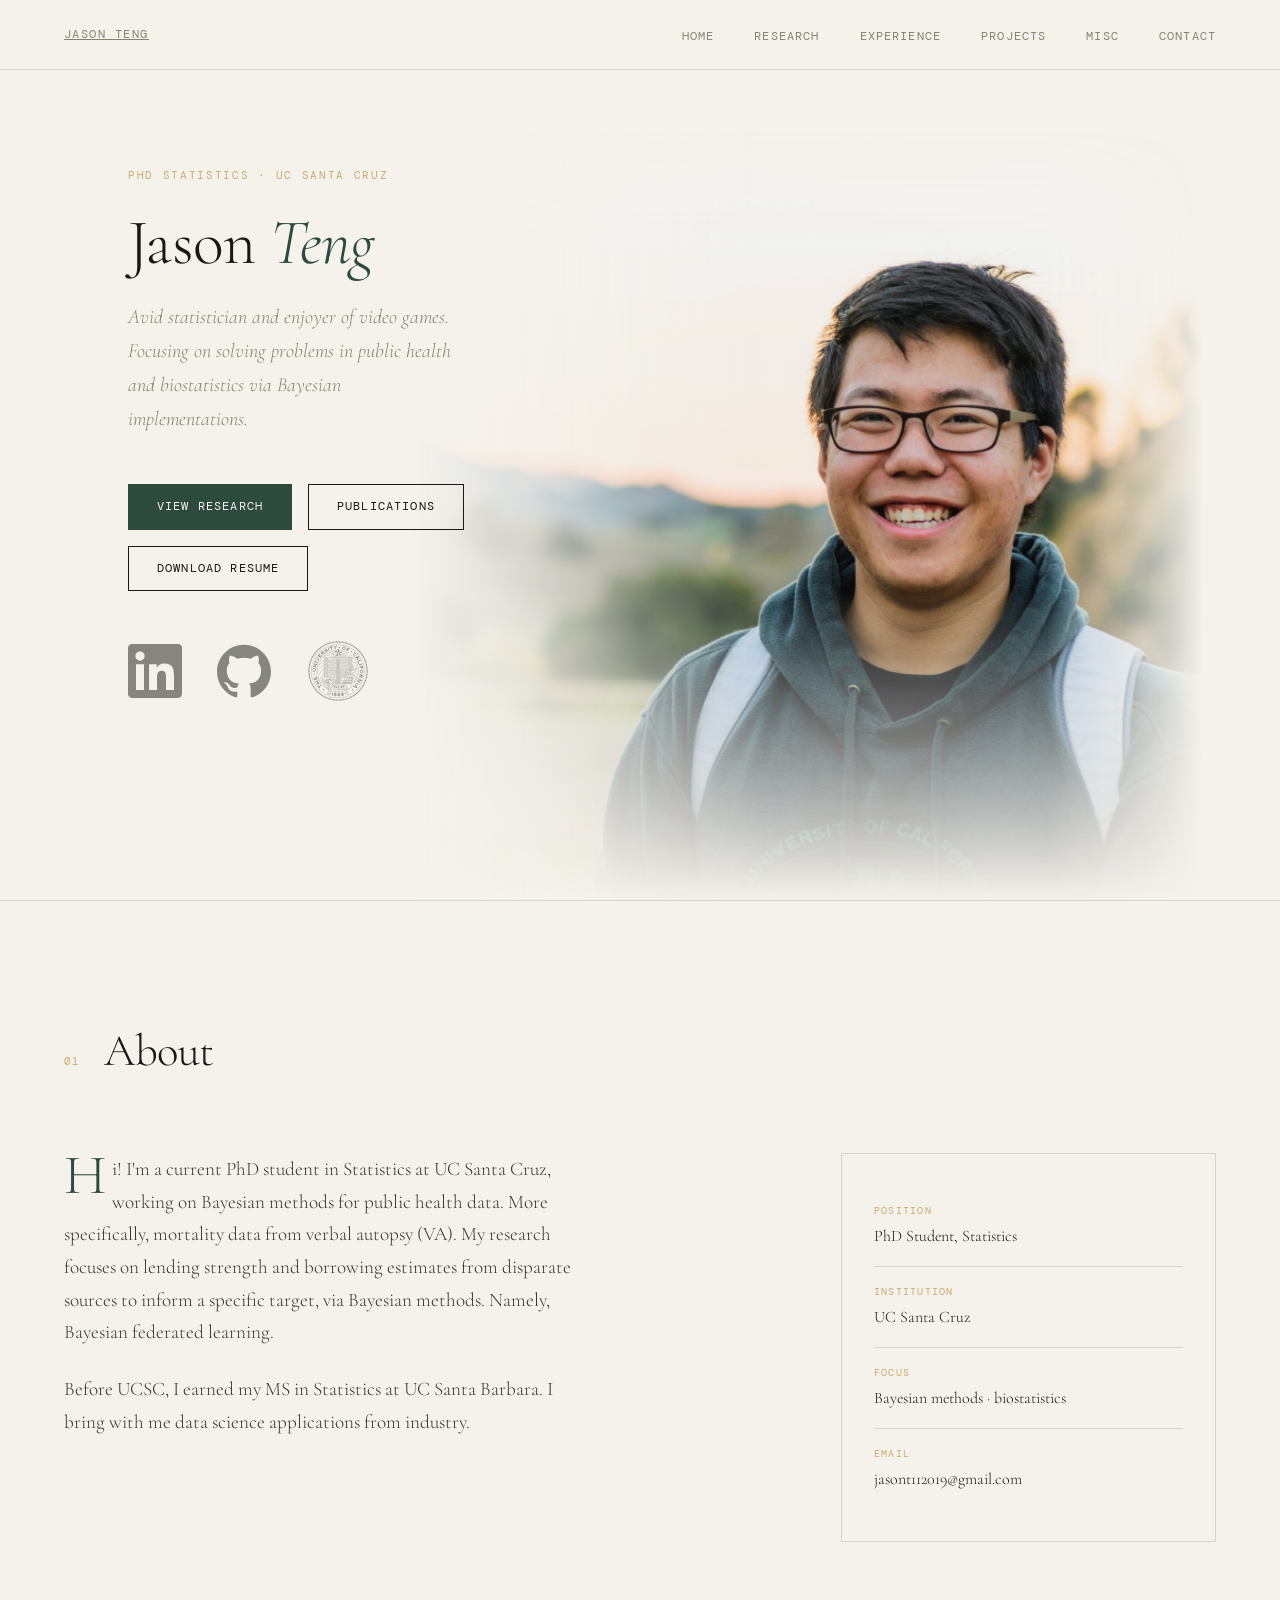
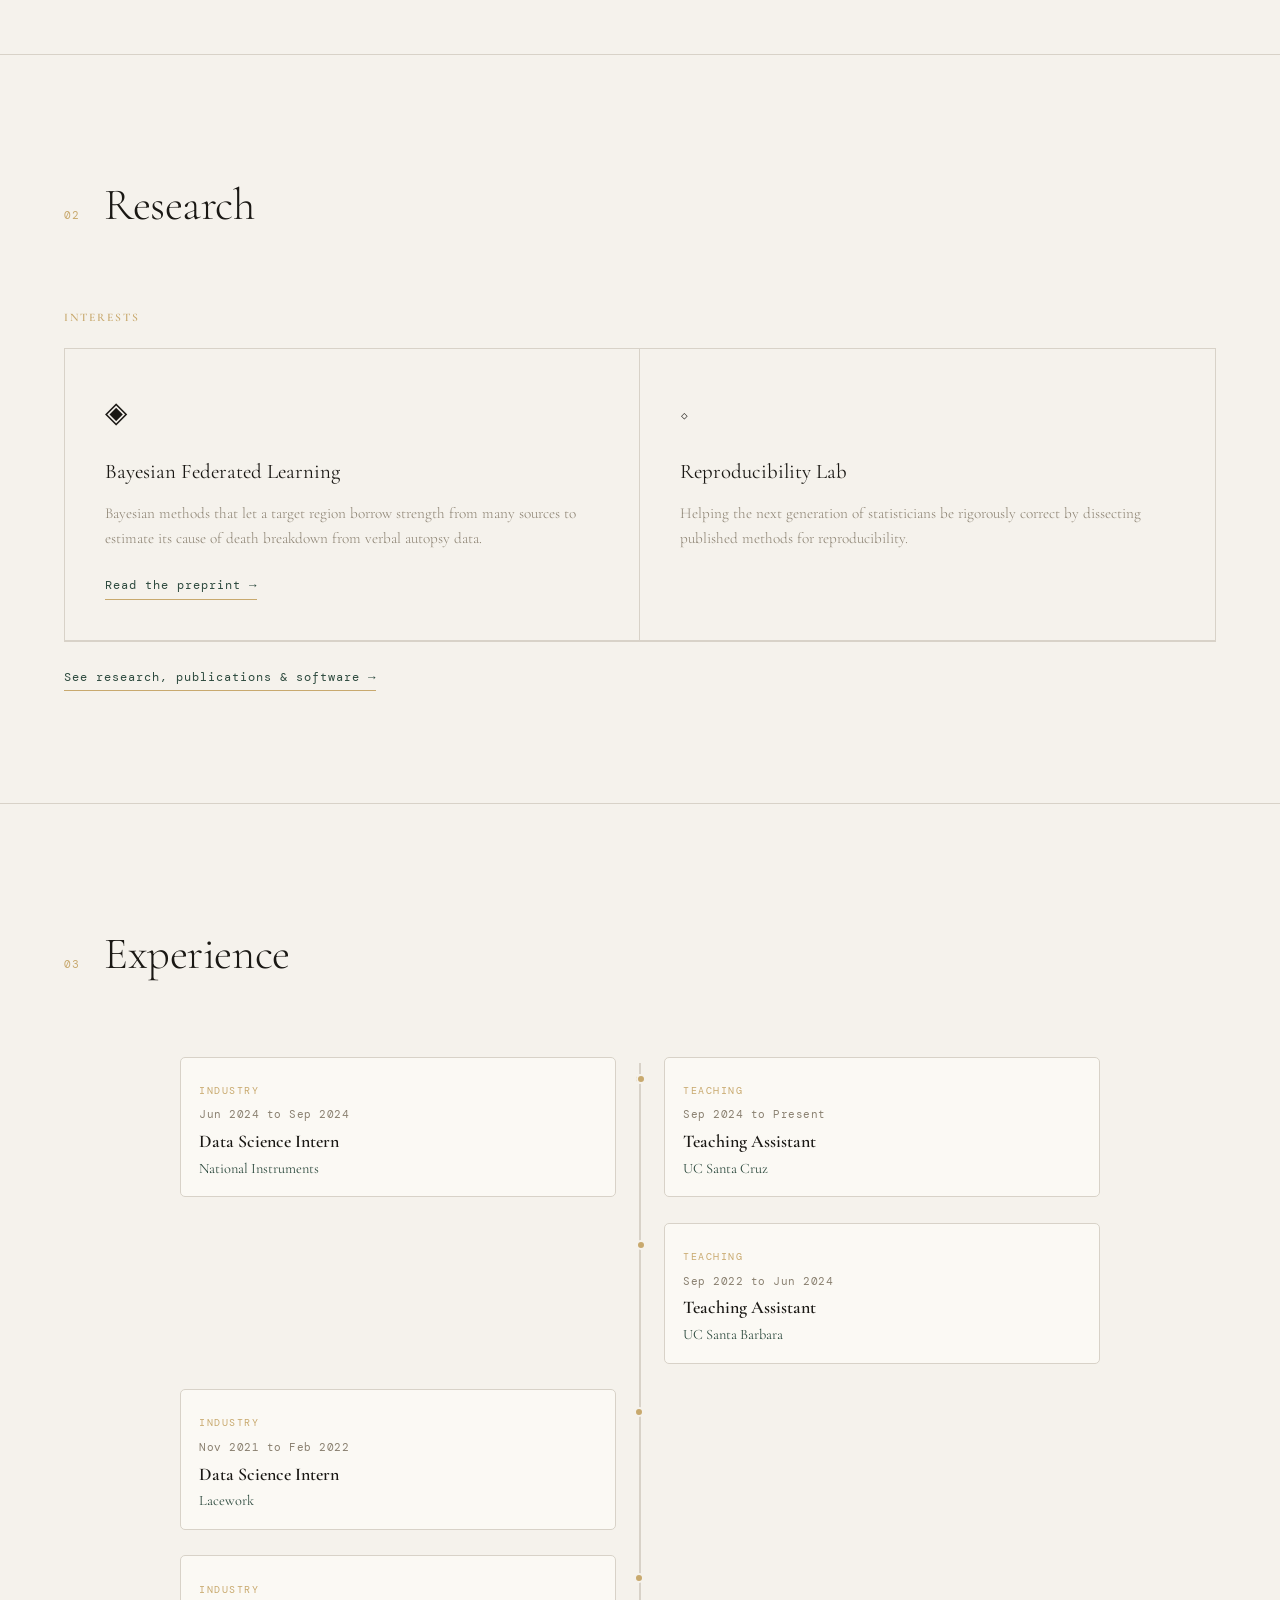
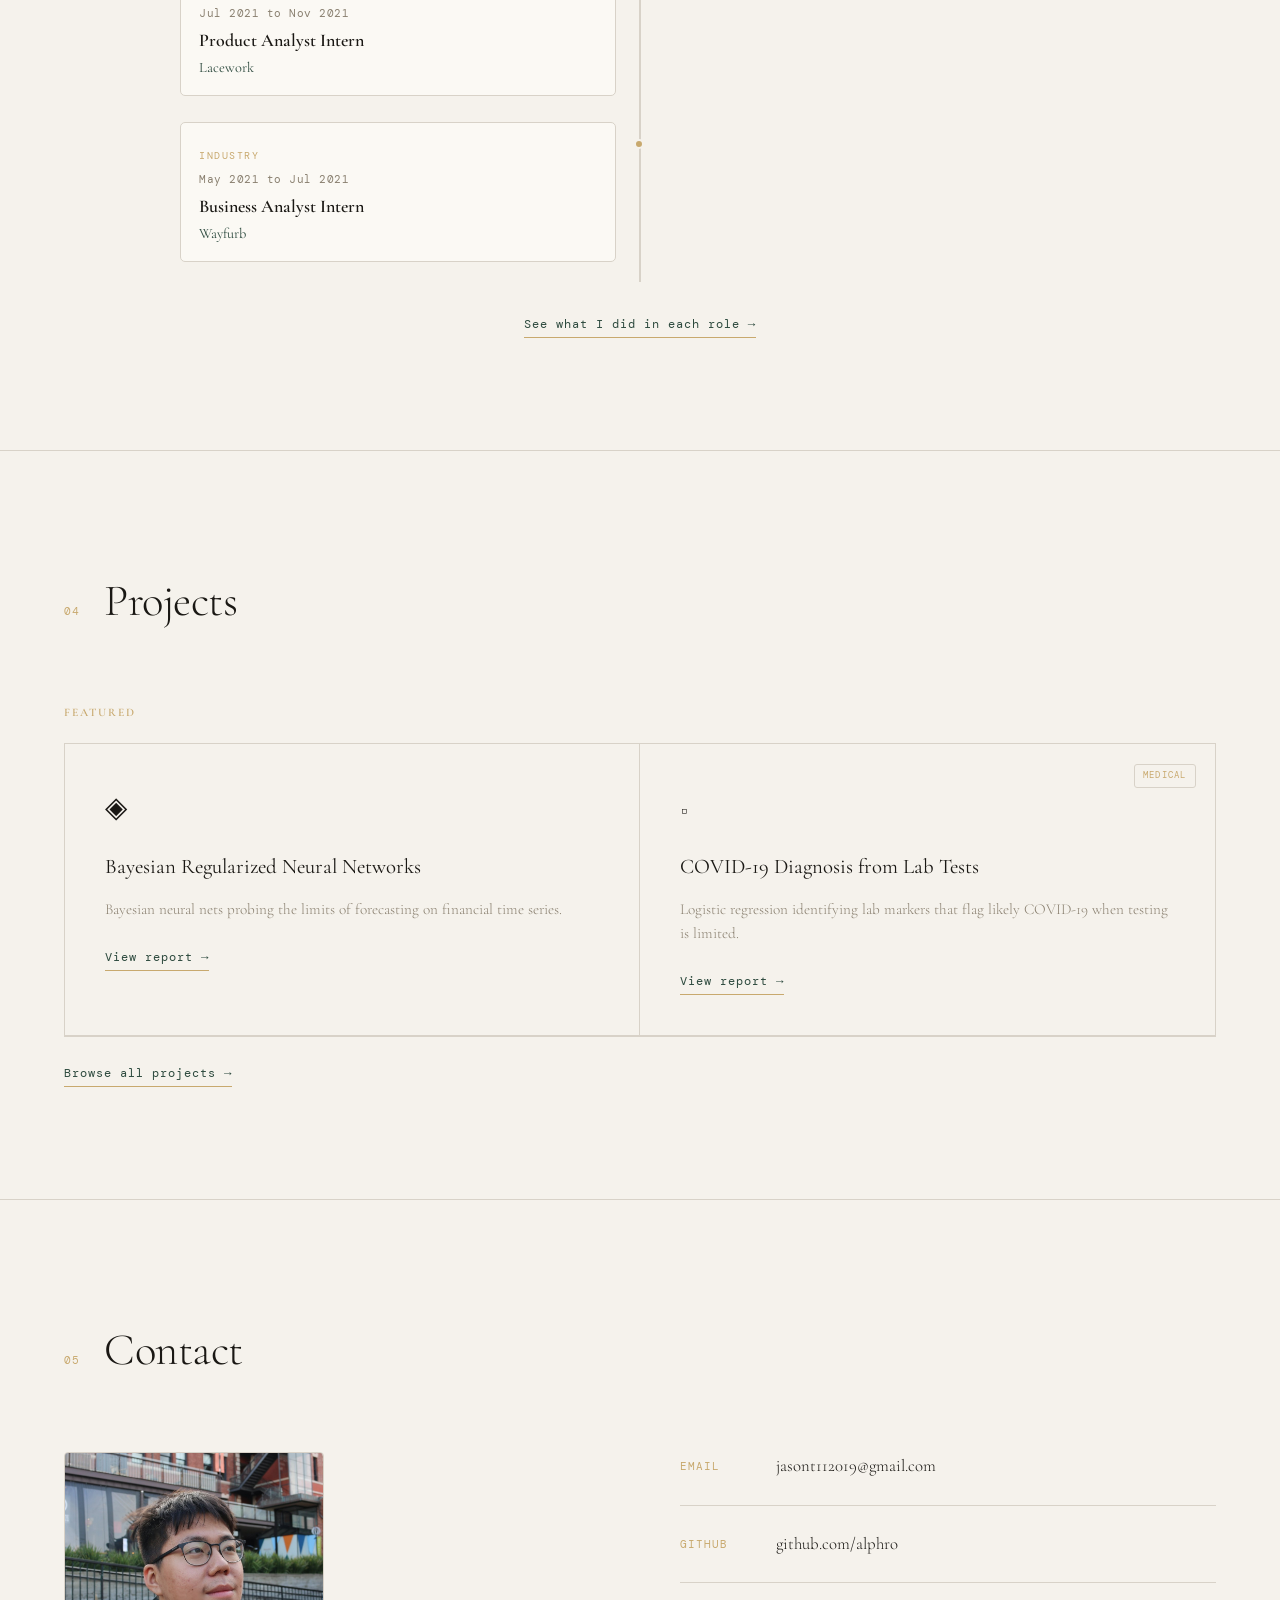
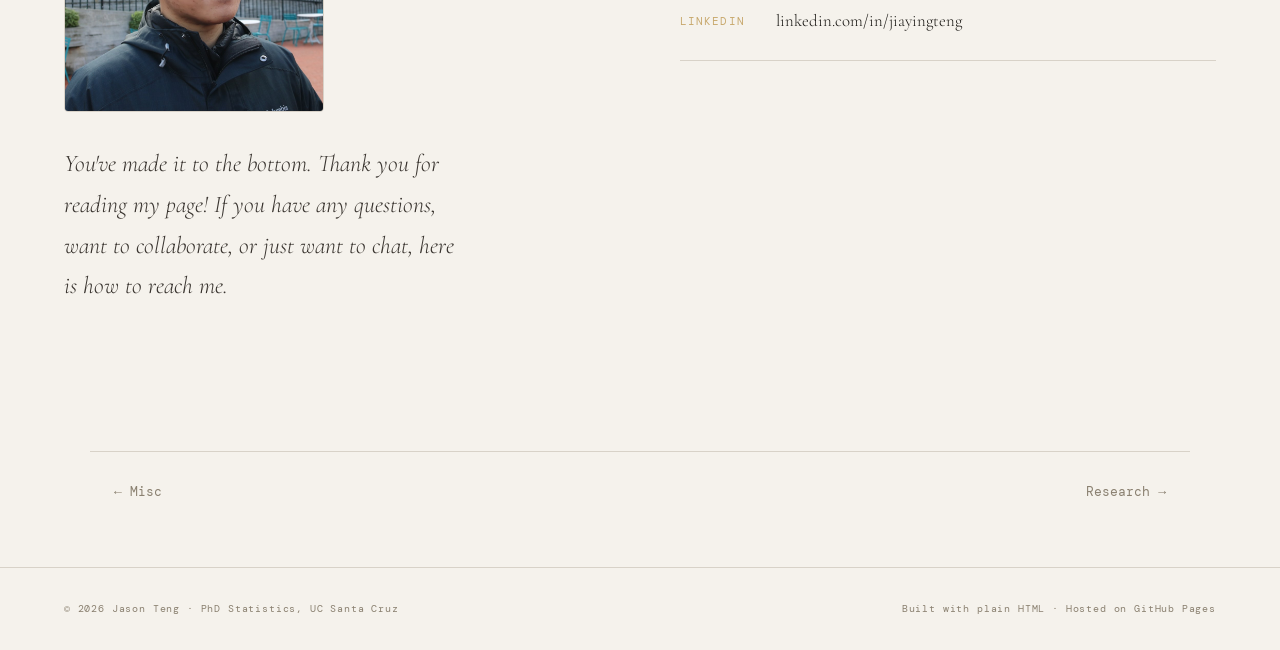
==== commit 3eb7286b: "Reorganize into assets/, add social icons, categorize projects, add Naive Bees poster" ====
--- a/index.html
+++ b/index.html
@@ -6,7 +6,7 @@
   <title>Jason Teng · PhD Statistics, UC Santa Cruz</title>
   <link rel="preconnect" href="https://fonts.googleapis.com" />
   <link href="https://fonts.googleapis.com/css2?family=Cormorant+Garamond:ital,wght@0,300;0,400;0,600;1,300;1,400&family=DM+Mono:wght@300;400&display=swap" rel="stylesheet" />
-  <link rel="stylesheet" href="styles.css" />
+  <link rel="stylesheet" href="assets/styles.css" />
 </head>
 <body>
 
@@ -25,7 +25,7 @@
 <!-- HERO -->
 <section class="hero">
   <div class="hero-photo fade-in">
-    <img src="hero.jpg" alt="Jason Teng" />
+    <img src="assets/img/hero.jpg" alt="Jason Teng" />
   </div>
   <div class="hero-left">
     <p class="hero-label fade-in">PhD Statistics · UC Santa Cruz</p>
@@ -36,6 +36,11 @@
       <a href="research.html#publications" class="btn">Publications</a>
       <a href="/resume.pdf" class="btn">Download Resume</a>
     </div>
+    <div class="social-row fade-in delay-4">
+      <a href="https://www.linkedin.com/in/jiayingteng/" target="_blank" rel="noopener" aria-label="LinkedIn"><img class="social-icon" src="assets/icons/linkedin.svg" alt="LinkedIn" /></a>
+      <a href="https://github.com/alphro" target="_blank" rel="noopener" aria-label="GitHub"><img class="social-icon" src="assets/icons/github.svg" alt="GitHub" /></a>
+      <a href="https://engineering.ucsc.edu/departments/statistics/" target="_blank" rel="noopener" aria-label="UC Santa Cruz Statistics"><img class="social-icon ucsc" src="assets/icons/ucsc.svg" alt="UC Santa Cruz Statistics" /></a>
+    </div>
   </div>
 </section>
 
@@ -66,7 +71,7 @@
     <h2 class="section-title">Research</h2>
   </div>
   <span class="exp-cat">Interests</span>
-  <div class="research-grid">
+  <div class="research-grid grid-2">
     <div class="research-card">
       <div class="card-icon">◈</div>
       <h3 class="card-title">Bayesian Federated Learning</h3>
@@ -136,17 +141,20 @@
     <h2 class="section-title">Projects</h2>
   </div>
   <span class="exp-cat">Featured</span>
-  <div class="research-grid">
-    <div class="research-card">
-      <div class="card-icon">○</div>
-      <h3 class="card-title">Bayesian Neural Networks</h3>
-      <p class="card-desc">Bayesian recurrent nets probing the limits of forecasting on financial time series.</p>
-    </div>
-    <div class="research-card">
-      <div class="card-icon">△</div>
-      <h3 class="card-title">Image Classification of Bees</h3>
-      <p class="card-desc">A CNN that tells honey bees from bumblebees.</p>
-    </div>
+  <div class="research-grid grid-2">
+    <a class="research-card" href="assets/docs/bayesian-regularized-neural-network.pdf" target="_blank" rel="noopener">
+      <div class="card-icon">◈</div>
+      <h3 class="card-title">Bayesian Regularized Neural Networks</h3>
+      <p class="card-desc">Bayesian neural nets probing the limits of forecasting on financial time series.</p>
+      <span class="more-link">View report &rarr;</span>
+    </a>
+    <a class="research-card" href="assets/docs/covid19-logistic-regression.pdf" target="_blank" rel="noopener">
+      <span class="card-tag">Medical</span>
+      <div class="card-icon">□</div>
+      <h3 class="card-title">COVID-19 Diagnosis from Lab Tests</h3>
+      <p class="card-desc">Logistic regression identifying lab markers that flag likely COVID-19 when testing is limited.</p>
+      <span class="more-link">View report &rarr;</span>
+    </a>
   </div>
   <a class="more-link" href="projects.html">Browse all projects &rarr;</a>
 </section>
@@ -159,7 +167,7 @@
   </div>
   <div class="contact-inner">
     <div class="contact-left">
-      <div class="contact-photo"><img src="about_p.jpg" alt="Jason Teng" /></div>
+      <div class="contact-photo"><img src="assets/img/about_p.jpg" alt="Jason Teng" /></div>
       <p class="contact-text">You've made it to the bottom. Thank you for reading my page! If you have any questions, want to collaborate, or just want to chat, here is how to reach me.</p>
     </div>
     <div class="contact-links">
@@ -171,9 +179,9 @@
         <span class="contact-link-label">GitHub</span>
         <span class="contact-link-value">github.com/alphro</span>
       </a>
-      <a href="https://linkedin.com/in/YOURHANDLE" class="contact-link">
+      <a href="https://www.linkedin.com/in/jiayingteng/" target="_blank" rel="noopener" class="contact-link">
         <span class="contact-link-label">LinkedIn</span>
-        <span class="contact-link-value">linkedin.com/in/YOURHANDLE</span>
+        <span class="contact-link-value">linkedin.com/in/jiayingteng</span>
       </a>
     </div>
   </div>
--- a/assets/styles.css
+++ b/assets/styles.css
@@ -0,0 +1,742 @@
+*, *::before, *::after { box-sizing: border-box; margin: 0; padding: 0; }
+
+    :root {
+      --ink: #1a1814;
+      --paper: #f5f2ec;
+      --warm: #c8a96e;
+      --muted: #8a8070;
+      --line: #d8d2c8;
+      --accent: #2d4a3e;
+    }
+
+    html { scroll-behavior: smooth; }
+
+    body {
+      background: var(--paper);
+      color: var(--ink);
+      font-family: 'Cormorant Garamond', Georgia, serif;
+      font-size: 18px;
+      line-height: 1.7;
+      overflow-x: hidden;
+    }
+
+    /* ── NAV ── */
+    nav {
+      position: fixed;
+      top: 0; left: 0; right: 0;
+      z-index: 100;
+      display: flex;
+      justify-content: space-between;
+      align-items: center;
+      padding: 1.2rem 4rem;
+      background: rgba(245, 242, 236, 0.92);
+      backdrop-filter: blur(8px);
+      border-bottom: 1px solid var(--line);
+    }
+
+    .nav-name {
+      font-family: 'DM Mono', monospace;
+      font-size: 0.78rem;
+      letter-spacing: 0.12em;
+      text-transform: uppercase;
+      color: var(--muted);
+    }
+
+    .nav-links {
+      display: flex;
+      gap: 2.5rem;
+      list-style: none;
+    }
+
+    .nav-links a {
+      font-family: 'DM Mono', monospace;
+      font-size: 0.72rem;
+      letter-spacing: 0.1em;
+      text-transform: uppercase;
+      color: var(--muted);
+      text-decoration: none;
+      transition: color 0.2s;
+    }
+
+    .nav-links a:hover { color: var(--ink); }
+
+    /* ── HERO ── */
+    .hero {
+      position: relative;
+      min-height: 100vh;
+      display: flex;
+      align-items: center;
+      padding-top: 80px;
+      overflow: hidden;
+    }
+
+    /* paper wash on the left so overlaid text stays readable over the photo */
+    .hero::before {
+      content: "";
+      position: absolute;
+      inset: 0;
+      z-index: 1;
+      pointer-events: none;
+      background: linear-gradient(to right,
+        var(--paper) 0%,
+        var(--paper) 32%,
+        rgba(245,242,236,0.5) 46%,
+        transparent 60%);
+    }
+
+    .hero-left {
+      position: relative;
+      z-index: 2;
+      max-width: 660px;
+      padding: 4rem 4rem 4rem 5vw;
+      display: flex;
+      flex-direction: column;
+      justify-content: center;
+    }
+
+    .hero-label {
+      font-family: 'DM Mono', monospace;
+      font-size: 0.7rem;
+      letter-spacing: 0.15em;
+      text-transform: uppercase;
+      color: var(--warm);
+      margin-bottom: 1.5rem;
+    }
+
+    .hero-name {
+      font-size: clamp(3rem, 5vw, 5.5rem);
+      font-weight: 300;
+      line-height: 1.05;
+      letter-spacing: -0.01em;
+      margin-bottom: 1.5rem;
+    }
+
+    .hero-name em {
+      font-style: italic;
+      color: var(--accent);
+    }
+
+    .hero-tagline {
+      font-size: 1.25rem;
+      font-weight: 300;
+      color: var(--muted);
+      max-width: 36ch;
+      margin-bottom: 3rem;
+      font-style: italic;
+    }
+
+    .hero-ctas {
+      display: flex;
+      gap: 1rem;
+      flex-wrap: wrap;
+    }
+
+    .btn {
+      font-family: 'DM Mono', monospace;
+      font-size: 0.72rem;
+      letter-spacing: 0.1em;
+      text-transform: uppercase;
+      text-decoration: none;
+      padding: 0.75rem 1.75rem;
+      border: 1px solid var(--ink);
+      color: var(--ink);
+      transition: all 0.2s;
+      cursor: pointer;
+    }
+
+    .btn:hover {
+      background: var(--ink);
+      color: var(--paper);
+    }
+
+    .btn-fill {
+      background: var(--accent);
+      border-color: var(--accent);
+      color: var(--paper);
+    }
+
+    .btn-fill:hover {
+      background: var(--ink);
+      border-color: var(--ink);
+    }
+
+    .hero-right {
+      padding: 6rem 3rem 3rem;
+      display: flex;
+      flex-direction: column;
+      justify-content: center;
+      align-items: center;
+      gap: 2.5rem;
+    }
+
+    .stat-block {
+      border-left: 2px solid var(--warm);
+      padding-left: 1.5rem;
+    }
+
+    .stat-number {
+      font-size: 3.5rem;
+      font-weight: 300;
+      line-height: 1;
+      color: var(--accent);
+    }
+
+    .stat-label {
+      font-family: 'DM Mono', monospace;
+      font-size: 0.68rem;
+      letter-spacing: 0.12em;
+      text-transform: uppercase;
+      color: var(--muted);
+      margin-top: 0.25rem;
+    }
+
+    /* ── SECTIONS ── */
+    section {
+      padding: 7rem 4rem;
+      border-top: 1px solid var(--line);
+    }
+
+    .section-header {
+      display: flex;
+      align-items: baseline;
+      gap: 1.5rem;
+      margin-bottom: 4rem;
+    }
+
+    .section-number {
+      font-family: 'DM Mono', monospace;
+      font-size: 0.68rem;
+      color: var(--warm);
+      letter-spacing: 0.1em;
+    }
+
+    .section-title {
+      font-size: 2.8rem;
+      font-weight: 300;
+      letter-spacing: -0.01em;
+    }
+
+    /* ── ABOUT ── */
+    .about-grid {
+      display: grid;
+      grid-template-columns: 1.9fr 1fr;
+      gap: 4rem;
+      align-items: start;
+    }
+
+    .about-text p {
+      font-size: 1.2rem;
+      font-weight: 300;
+      color: #3a3530;
+      margin-bottom: 1.5rem;
+      max-width: 58ch;
+    }
+
+    .about-text p:first-child::first-letter {
+      font-size: 3.5rem;
+      float: left;
+      line-height: 0.8;
+      margin-right: 0.1em;
+      color: var(--accent);
+    }
+
+    .about-photo-wrap {
+      display: flex;
+      flex-direction: column;
+      gap: 1.5rem;
+    }
+
+    .photo-frame {
+      width: 100%;
+      aspect-ratio: 3 / 4;
+      background: #e8e2d8;
+      border: 1px solid var(--line);
+      display: flex;
+      flex-direction: column;
+      align-items: center;
+      justify-content: center;
+      gap: 0.75rem;
+      overflow: hidden;
+    }
+
+    .photo-frame img {
+      width: 100%;
+      height: 100%;
+      object-fit: cover;
+      display: block;
+    }
+
+    .photo-placeholder-icon {
+      font-size: 3rem;
+      opacity: 0.25;
+    }
+
+    .photo-placeholder-text {
+      font-family: 'DM Mono', monospace;
+      font-size: 0.65rem;
+      letter-spacing: 0.1em;
+      text-transform: uppercase;
+      color: var(--muted);
+      opacity: 0.6;
+      text-align: center;
+      line-height: 1.8;
+    }
+
+    .about-info {
+      border: 1px solid var(--line);
+      padding: 2rem;
+    }
+
+    .info-row {
+      display: flex;
+      flex-direction: column;
+      padding: 1rem 0;
+      border-bottom: 1px solid var(--line);
+    }
+
+    .info-row:last-child { border-bottom: none; }
+
+    .info-label {
+      font-family: 'DM Mono', monospace;
+      font-size: 0.65rem;
+      letter-spacing: 0.12em;
+      text-transform: uppercase;
+      color: var(--warm);
+      margin-bottom: 0.2rem;
+    }
+
+    .info-value {
+      font-size: 1rem;
+      font-weight: 300;
+    }
+
+    /* ── RESEARCH ── */
+    .research-grid {
+      display: grid;
+      grid-template-columns: repeat(3, 1fr);
+      gap: 0;
+      border: 1px solid var(--line);
+    }
+
+    .research-card {
+      padding: 2.5rem;
+      border-right: 1px solid var(--line);
+      border-bottom: 1px solid var(--line);
+      transition: background 0.2s;
+    }
+
+    .research-card:hover { background: #efe9df; }
+
+    .research-card:nth-child(3n) { border-right: none; }
+
+    .card-icon {
+      font-size: 1.8rem;
+      margin-bottom: 1rem;
+    }
+
+    .card-title {
+      font-size: 1.3rem;
+      font-weight: 400;
+      margin-bottom: 0.75rem;
+    }
+
+    .card-desc {
+      font-size: 0.95rem;
+      font-weight: 300;
+      color: var(--muted);
+      line-height: 1.6;
+    }
+
+    /* clickable project cards + tags + 2-up grid */
+    a.research-card { text-decoration: none; color: inherit; display: block; }
+    .research-card { position: relative; }
+    .card-tag {
+      position: absolute; top: 1.2rem; right: 1.2rem;
+      font-family: 'DM Mono', monospace; font-size: 0.58rem;
+      letter-spacing: 0.14em; text-transform: uppercase;
+      color: var(--warm); border: 1px solid var(--line);
+      padding: 0.2rem 0.5rem; border-radius: 3px;
+    }
+    .research-grid.grid-2 { grid-template-columns: repeat(2, 1fr); }
+    .research-grid.grid-2 .research-card:nth-child(3n) { border-right: 1px solid var(--line); }
+    .research-grid.grid-2 .research-card:nth-child(2n) { border-right: none; }
+
+    /* social / affiliation icon row under the hero CTAs */
+    .social-row { display: flex; gap: 2.2rem; align-items: center; margin-top: 3rem; }
+    .social-row a { line-height: 0; }
+    .social-icon { height: 54px; width: auto; display: block; opacity: 0.5; transition: opacity 0.2s; }
+    .social-icon.ucsc { height: 64px; }
+    .social-row a:hover .social-icon { opacity: 1; }
+
+    /* ── PUBLICATIONS ── */
+    .pub-list {
+      display: flex;
+      flex-direction: column;
+      gap: 0;
+    }
+
+    .pub-item {
+      display: grid;
+      grid-template-columns: 80px 1fr auto;
+      gap: 2rem;
+      align-items: start;
+      padding: 2.5rem 0;
+      border-bottom: 1px solid var(--line);
+      transition: background 0.15s;
+    }
+
+    .pub-item:hover { background: rgba(200,169,110,0.05); margin: 0 -1rem; padding: 2.5rem 1rem; }
+
+    .pub-year {
+      font-family: 'DM Mono', monospace;
+      font-size: 0.75rem;
+      color: var(--warm);
+      padding-top: 0.3rem;
+    }
+
+    .pub-title {
+      font-size: 1.15rem;
+      font-weight: 400;
+      margin-bottom: 0.3rem;
+    }
+
+    .pub-authors {
+      font-size: 0.9rem;
+      font-weight: 300;
+      color: var(--muted);
+      font-style: italic;
+    }
+
+    .pub-venue {
+      font-family: 'DM Mono', monospace;
+      font-size: 0.68rem;
+      color: var(--accent);
+      letter-spacing: 0.06em;
+      padding-top: 0.4rem;
+      white-space: nowrap;
+    }
+
+    /* ── CONTACT ── */
+    .contact-inner {
+      display: grid;
+      grid-template-columns: 1fr 1fr;
+      gap: 5rem;
+    }
+
+    .contact-left {
+      display: flex;
+      flex-direction: column;
+      align-items: flex-start;
+      gap: 2rem;
+    }
+
+    .contact-photo {
+      width: 260px;
+      aspect-ratio: 1 / 1;
+      border: 1px solid var(--line);
+      border-radius: 4px;
+      overflow: hidden;
+      background: var(--paper);
+    }
+
+    .contact-photo img {
+      width: 100%;
+      height: 100%;
+      object-fit: cover;
+      display: block;
+    }
+
+    .contact-text {
+      font-size: 1.5rem;
+      font-weight: 300;
+      font-style: italic;
+      max-width: 40ch;
+      color: #3a3530;
+    }
+
+    .contact-links {
+      display: flex;
+      flex-direction: column;
+      gap: 1.5rem;
+    }
+
+    .contact-link {
+      display: flex;
+      align-items: center;
+      gap: 1rem;
+      text-decoration: none;
+      color: var(--ink);
+      border-bottom: 1px solid var(--line);
+      padding-bottom: 1.5rem;
+      transition: color 0.2s;
+    }
+
+    .contact-link:hover { color: var(--accent); }
+
+    .contact-link-label {
+      font-family: 'DM Mono', monospace;
+      font-size: 0.68rem;
+      letter-spacing: 0.1em;
+      text-transform: uppercase;
+      color: var(--warm);
+      min-width: 80px;
+    }
+
+    .contact-link-value { font-size: 1.05rem; font-weight: 300; }
+
+    /* ── FOOTER ── */
+    footer {
+      border-top: 1px solid var(--line);
+      padding: 2rem 4rem;
+      display: flex;
+      justify-content: space-between;
+      align-items: center;
+    }
+
+    .footer-copy {
+      font-family: 'DM Mono', monospace;
+      font-size: 0.65rem;
+      color: var(--muted);
+      letter-spacing: 0.08em;
+    }
+
+    /* ── TIMELINE ── */
+    .timeline {
+      display: flex;
+      flex-direction: column;
+      max-width: 820px;
+    }
+
+    .tl-item {
+      display: grid;
+      grid-template-columns: 80px 40px 1fr;
+      gap: 0 1rem;
+      position: relative;
+    }
+
+    .tl-left {
+      text-align: right;
+      padding-top: 0.25rem;
+    }
+
+    .tl-year {
+      font-family: 'DM Mono', monospace;
+      font-size: 0.75rem;
+      color: var(--warm);
+      letter-spacing: 0.08em;
+    }
+
+    .tl-spine {
+      display: flex;
+      flex-direction: column;
+      align-items: center;
+    }
+
+    .tl-dot {
+      width: 10px;
+      height: 10px;
+      border-radius: 50%;
+      background: var(--accent);
+      border: 2px solid var(--paper);
+      outline: 1px solid var(--accent);
+      flex-shrink: 0;
+      margin-top: 0.3rem;
+    }
+
+    .tl-line {
+      width: 1px;
+      flex: 1;
+      background: var(--line);
+      margin-top: 4px;
+    }
+
+    .tl-item:last-child .tl-line { display: none; }
+
+    .tl-right {
+      padding-bottom: 3rem;
+    }
+
+    .tl-role {
+      font-size: 1.2rem;
+      font-weight: 400;
+      margin-bottom: 0.15rem;
+    }
+
+    .tl-org {
+      font-size: 1rem;
+      font-weight: 300;
+      color: var(--accent);
+      margin-bottom: 0.15rem;
+    }
+
+    .tl-type {
+      font-family: 'DM Mono', monospace;
+      font-size: 0.65rem;
+      letter-spacing: 0.1em;
+      text-transform: uppercase;
+      color: var(--muted);
+      margin-bottom: 0.6rem;
+    }
+
+    .tl-desc {
+      font-size: 0.95rem;
+      font-weight: 300;
+      color: #5a5248;
+      max-width: 52ch;
+      line-height: 1.6;
+    }
+
+    /* ── ANIMATIONS ── */
+    .fade-in {
+      opacity: 0;
+      transform: translateY(24px);
+      animation: fadeUp 0.9s cubic-bezier(0.22,1,0.36,1) forwards;
+    }
+
+    @keyframes fadeUp {
+      to { opacity: 1; transform: none; }
+    }
+
+    .delay-1 { animation-delay: 0.15s; }
+    .delay-2 { animation-delay: 0.3s; }
+    .delay-3 { animation-delay: 0.45s; }
+    .delay-4 { animation-delay: 0.6s; }
+
+    /* ── RESPONSIVE ── */
+    @media (max-width: 900px) {
+      nav { padding: 1rem 1.5rem; }
+      .hero { align-items: flex-end; min-height: 94vh; }
+      .hero::before { background: linear-gradient(to top, var(--paper) 6%, rgba(245,242,236,0.78) 38%, transparent 72%); }
+      .hero-photo { width: 100%; height: 50%; }
+      .hero-left { padding: 2rem 1.5rem 3.5rem; max-width: 100%; }
+      .about-grid, .contact-inner { grid-template-columns: 1fr; gap: 2.5rem; }
+      .research-grid { grid-template-columns: 1fr; }
+      .research-card { border-right: none; }
+      section { padding: 4rem 1.5rem; }
+      footer { padding: 1.5rem; flex-direction: column; gap: 0.5rem; text-align: center; }
+      .pub-item { grid-template-columns: 60px 1fr; }
+      .pub-venue { display: none; }
+    }
+    /* --- hero photo, two-column experience, outputs, misc --- */
+    .hero-photo {
+      position: absolute;
+      right: 6%;
+      bottom: 0;
+      width: 76%;
+      height: 86%;
+      z-index: 0;
+      overflow: hidden;
+      -webkit-mask-image:
+        linear-gradient(to right, transparent 0%, #000 42%, #000 84%, transparent 100%),
+        linear-gradient(to bottom, transparent 0%, #000 16%, #000 60%, transparent 100%);
+      -webkit-mask-composite: source-in;
+      mask-image:
+        linear-gradient(to right, transparent 0%, #000 42%, #000 84%, transparent 100%),
+        linear-gradient(to bottom, transparent 0%, #000 16%, #000 60%, transparent 100%);
+      mask-composite: intersect;
+    }
+    .hero-photo img { width: 100%; height: 100%; object-fit: cover; object-position: 64% 42%; }
+    .exp-tl { position: relative; max-width: 880px; margin: 0 auto; display: grid; grid-template-columns: 1fr 1fr; gap: 0; }
+    .exp-tl::before { content: ""; position: absolute; left: 50%; top: 0; bottom: 0; width: 1px; background: var(--line); }
+    .exp-col-left { text-align: left; padding-right: 2.2rem; }
+    .exp-col-right { text-align: left; padding-left: 2.2rem; }
+    .exp-cat { display: block; font-size: 0.72rem; letter-spacing: 2px; text-transform: uppercase; color: var(--warm); font-weight: 600; margin-bottom: 1.3rem; }
+    .exp-entry { margin-bottom: 1.6rem; }
+    .exp-year { font-size: 0.76rem; color: var(--muted); }
+    .exp-role { font-weight: 600; color: var(--ink); margin-top: 0.1rem; }
+    .exp-org { color: var(--accent); font-size: 0.9rem; }
+    .exp-desc { color: var(--muted); font-size: 0.85rem; line-height: 1.5; margin-top: 0.25rem; }
+    .exp-quote { text-align: center; font-style: italic; color: var(--muted); margin: 2.5rem auto 0; max-width: 42ch; }
+    .out-list { display: flex; flex-wrap: wrap; gap: 1rem; margin-top: 1.8rem; }
+    .out-link { display: flex; flex-direction: column; padding: 0.9rem 1.2rem; border: 1px solid var(--line); border-radius: 4px; text-decoration: none; min-width: 240px; }
+    .out-link:hover { border-color: var(--warm); }
+    .out-kind { font-size: 0.7rem; letter-spacing: 1.5px; text-transform: uppercase; color: var(--warm); }
+    .out-title { color: var(--ink); font-size: 0.9rem; margin-top: 0.25rem; }
+    .misc-item { border-bottom: 1px solid var(--line); }
+    .misc-item summary { cursor: pointer; padding: 1rem 0; font-weight: 600; color: var(--ink); list-style: none; }
+    .misc-item summary::-webkit-details-marker { display: none; }
+    .misc-item summary::before { content: "+ "; color: var(--warm); }
+    .misc-item[open] summary::before { content: "\2212 "; }
+    .misc-body { padding: 0 0 1.3rem; color: var(--muted); line-height: 1.7; }
+    .rsrch-cols { display: grid; grid-template-columns: 1fr 1fr; gap: 2rem; margin-top: 2.6rem; }
+    .exp-list { margin: 0.35rem 0 0; padding-left: 1.05rem; }
+    .exp-list li { color: var(--muted); font-size: 0.85rem; line-height: 1.55; margin-bottom: 0.2rem; }
+    @media (max-width: 700px) {
+      .exp-tl { grid-template-columns: 1fr; }
+      .exp-tl::before { display: none; }
+      .exp-col-left, .exp-col-right { text-align: left; padding: 0; margin-bottom: 1.5rem; }
+      .hero-photo img { object-position: 64% 38%; }
+      .rsrch-cols { grid-template-columns: 1fr; }
+    }
+
+/* ============ multi-page: sub-page headers, pager, previews, misc ============ */
+.page-head { max-width: 1100px; margin: 0 auto; padding: 5rem 1.5rem 0.5rem; }
+.page-kicker { font-family: 'DM Mono', monospace; font-size: 0.75rem; letter-spacing: 3px; text-transform: uppercase; color: var(--warm); }
+.page-title { font-size: 2.8rem; font-weight: 400; line-height: 1.05; margin-top: 0.6rem; }
+.page-title em { font-style: italic; color: var(--accent); }
+.page-intro { color: var(--muted); font-style: italic; max-width: 70ch; margin-top: 0.8rem; }
+
+.more-link { display: inline-block; margin-top: 1.6rem; font-family: 'DM Mono', monospace; font-size: 0.78rem; letter-spacing: 1px; color: var(--accent); text-decoration: none; border-bottom: 1px solid var(--warm); padding-bottom: 2px; }
+.more-link:hover { color: var(--warm); }
+.prev-blurb { color: var(--muted); max-width: 60ch; }
+
+.pager { display: flex; justify-content: space-between; gap: 1rem; max-width: 1100px; margin: 2rem auto 0; padding: 1.8rem 1.5rem 4rem; border-top: 1px solid var(--line); }
+.pager a { font-family: 'DM Mono', monospace; font-size: 0.82rem; color: var(--muted); text-decoration: none; }
+.pager a:hover { color: var(--warm); }
+.pager .spacer { flex: 1; }
+
+/* misc / games */
+.feature { border: 1px solid var(--line); border-radius: 5px; padding: 2rem; background: #fbf9f4; }
+.g-block { margin-top: 3rem; }
+.g-block-title { font-family: 'DM Mono', monospace; font-size: 0.78rem; letter-spacing: 2px; text-transform: uppercase; color: var(--warm); border-bottom: 1px solid var(--line); padding-bottom: 0.6rem; margin-bottom: 1.6rem; }
+.g-grid { display: grid; grid-template-columns: repeat(3, 1fr); gap: 1.2rem; }
+.g-card { border: 1px solid var(--line); border-radius: 5px; padding: 1.4rem; }
+.g-mark { font-size: 1.1rem; color: var(--warm); }
+.g-name { font-size: 1.6rem; margin-top: 0.3rem; }
+.g-note { color: var(--muted); font-size: 0.95rem; margin-top: 0.3rem; line-height: 1.5; }
+@media (max-width: 700px) { .g-grid { grid-template-columns: 1fr; } .page-title { font-size: 2.2rem; } }
+
+.exp-tl.mirror .exp-col-left { text-align: right; }
+.exp-tl.mirror .exp-list { display: none; }
+
+/* ============ chronological alternating timeline ============ */
+.tml { position: relative; max-width: 940px; margin: 1rem auto 0; }
+.tml::before { content: ""; position: absolute; left: 50%; top: 0.4rem; bottom: 0.4rem; width: 2px; background: var(--line); transform: translateX(-1px); }
+.tml-item { position: relative; width: 50%; box-sizing: border-box; padding-bottom: 1.6rem; }
+.tml-item.left { left: 0; padding-right: 2.4rem; }
+.tml-item.right { left: 50%; padding-left: 2.4rem; }
+.tml-node { position: absolute; top: 0.95rem; width: 11px; height: 11px; border-radius: 50%; background: var(--warm); border: 2px solid var(--paper); z-index: 1; }
+.tml-item.left .tml-node { right: -5.5px; }
+.tml-item.right .tml-node { left: -5.5px; }
+.tml-card { border: 1px solid var(--line); border-radius: 5px; padding: 1rem 1.2rem; background: #fbf9f4; }
+.tml-tag { display: inline-block; font-family: 'DM Mono', monospace; font-size: 0.62rem; letter-spacing: 1.5px; text-transform: uppercase; color: var(--warm); margin-bottom: 0.35rem; }
+.tml-when { font-family: 'DM Mono', monospace; font-size: 0.7rem; letter-spacing: 0.5px; color: var(--muted); }
+.tml-role { font-weight: 600; color: var(--ink); margin-top: 0.15rem; font-size: 1.15rem; }
+.tml-org { color: var(--accent); font-size: 0.92rem; }
+.tml-card ul { margin: 0.5rem 0 0; padding-left: 1.05rem; }
+.tml-card li { color: var(--muted); font-size: 0.85rem; line-height: 1.5; margin-bottom: 0.15rem; }
+@media (max-width: 700px) {
+  .tml::before { left: 7px; }
+  .tml-item, .tml-item.left, .tml-item.right { width: 100%; left: 0; padding-left: 1.8rem; padding-right: 0; }
+  .tml-item.left .tml-node, .tml-item.right .tml-node { left: 1.5px; right: auto; }
+}
+
+/* ============ dual-column shared timeline (industry left / teaching right) ============ */
+.dtl { position: relative; display: grid; grid-template-columns: 1fr 1fr; column-gap: 3rem; max-width: 920px; margin: 1.4rem auto 0; }
+.dtl::before { content: ""; position: absolute; left: 50%; top: 0.4rem; bottom: 0.4rem; width: 2px; background: var(--line); transform: translateX(-1px); }
+.dtl-cell { padding-bottom: 1.6rem; position: relative; }
+.dtl-card { border: 1px solid var(--line); border-radius: 5px; padding: 0.95rem 1.15rem; background: #fbf9f4; }
+.dtl-node { position: absolute; top: 1.1rem; width: 10px; height: 10px; border-radius: 50%; background: var(--warm); border: 2px solid var(--paper); }
+.dtl-cell.c-left .dtl-node { right: calc(-1.5rem - 4px); }
+.dtl-cell.c-right .dtl-node { left: calc(-1.5rem - 4px); }
+.dtl-when { font-family: 'DM Mono', monospace; font-size: 0.7rem; letter-spacing: 0.5px; color: var(--muted); }
+.dtl-role { font-weight: 600; color: var(--ink); margin-top: 0.12rem; font-size: 1.12rem; }
+.dtl-org { color: var(--accent); font-size: 0.9rem; }
+.dtl-card ul { margin: 0.45rem 0 0; padding-left: 1.05rem; }
+.dtl-card li { color: var(--muted); font-size: 0.85rem; line-height: 1.5; margin-bottom: 0.15rem; }
+@media (max-width: 700px) {
+  .dtl { grid-template-columns: 1fr; column-gap: 0; }
+  .dtl::before { display: none; }
+  .dtl-cell { grid-column: 1 !important; grid-row: auto !important; }
+  .dtl-node { display: none; }
+}
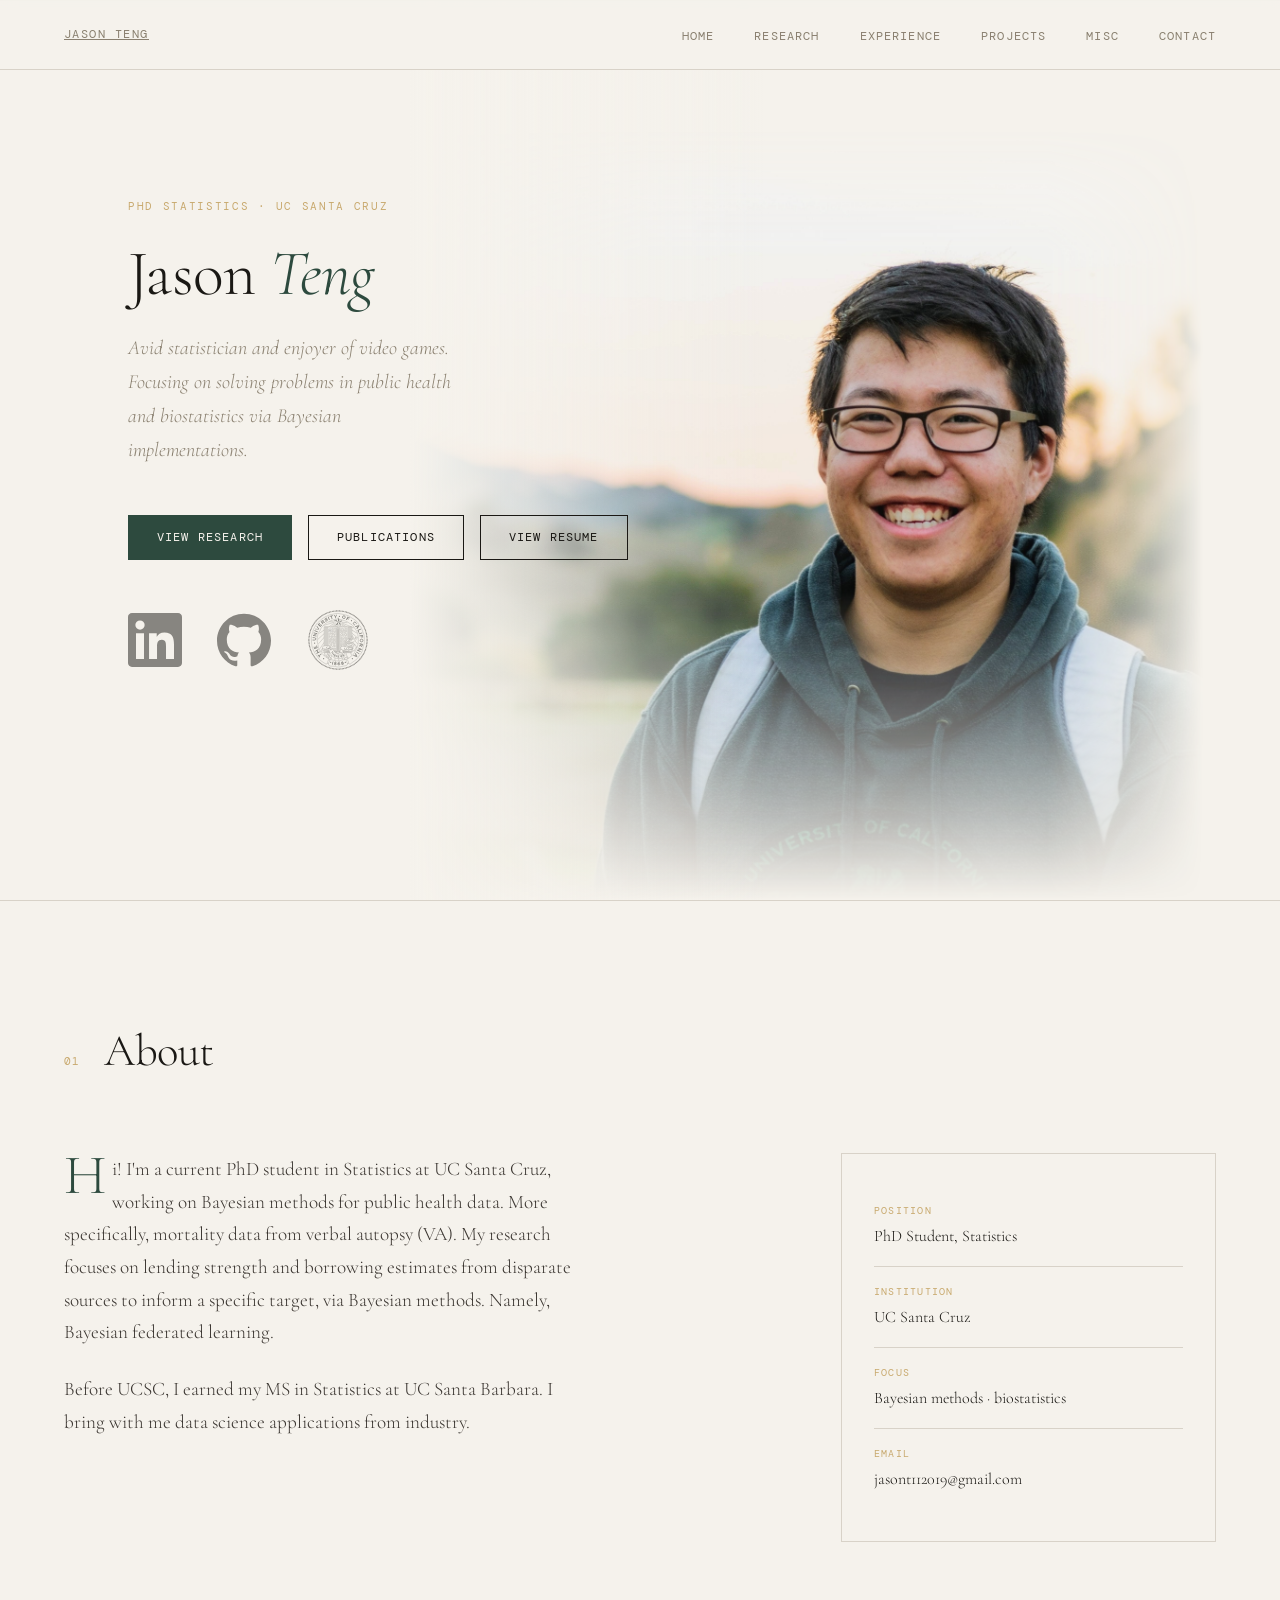
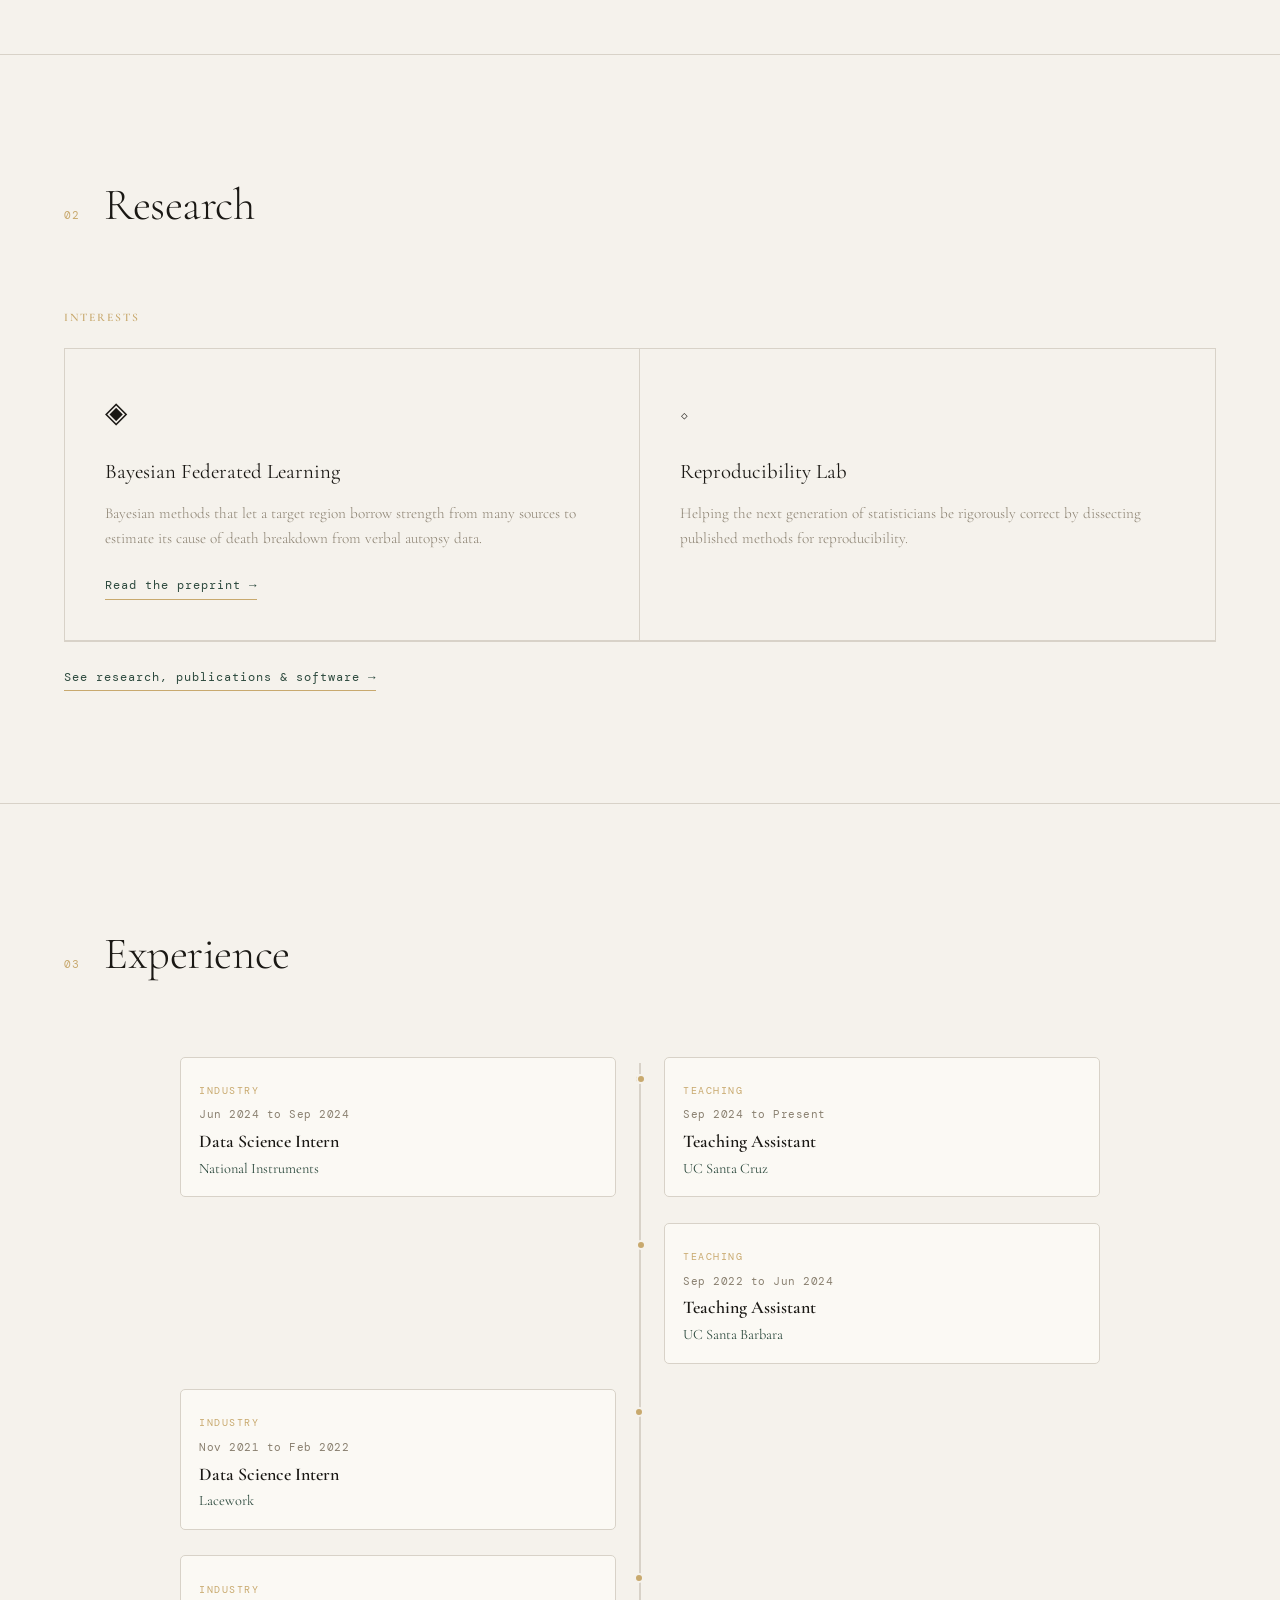
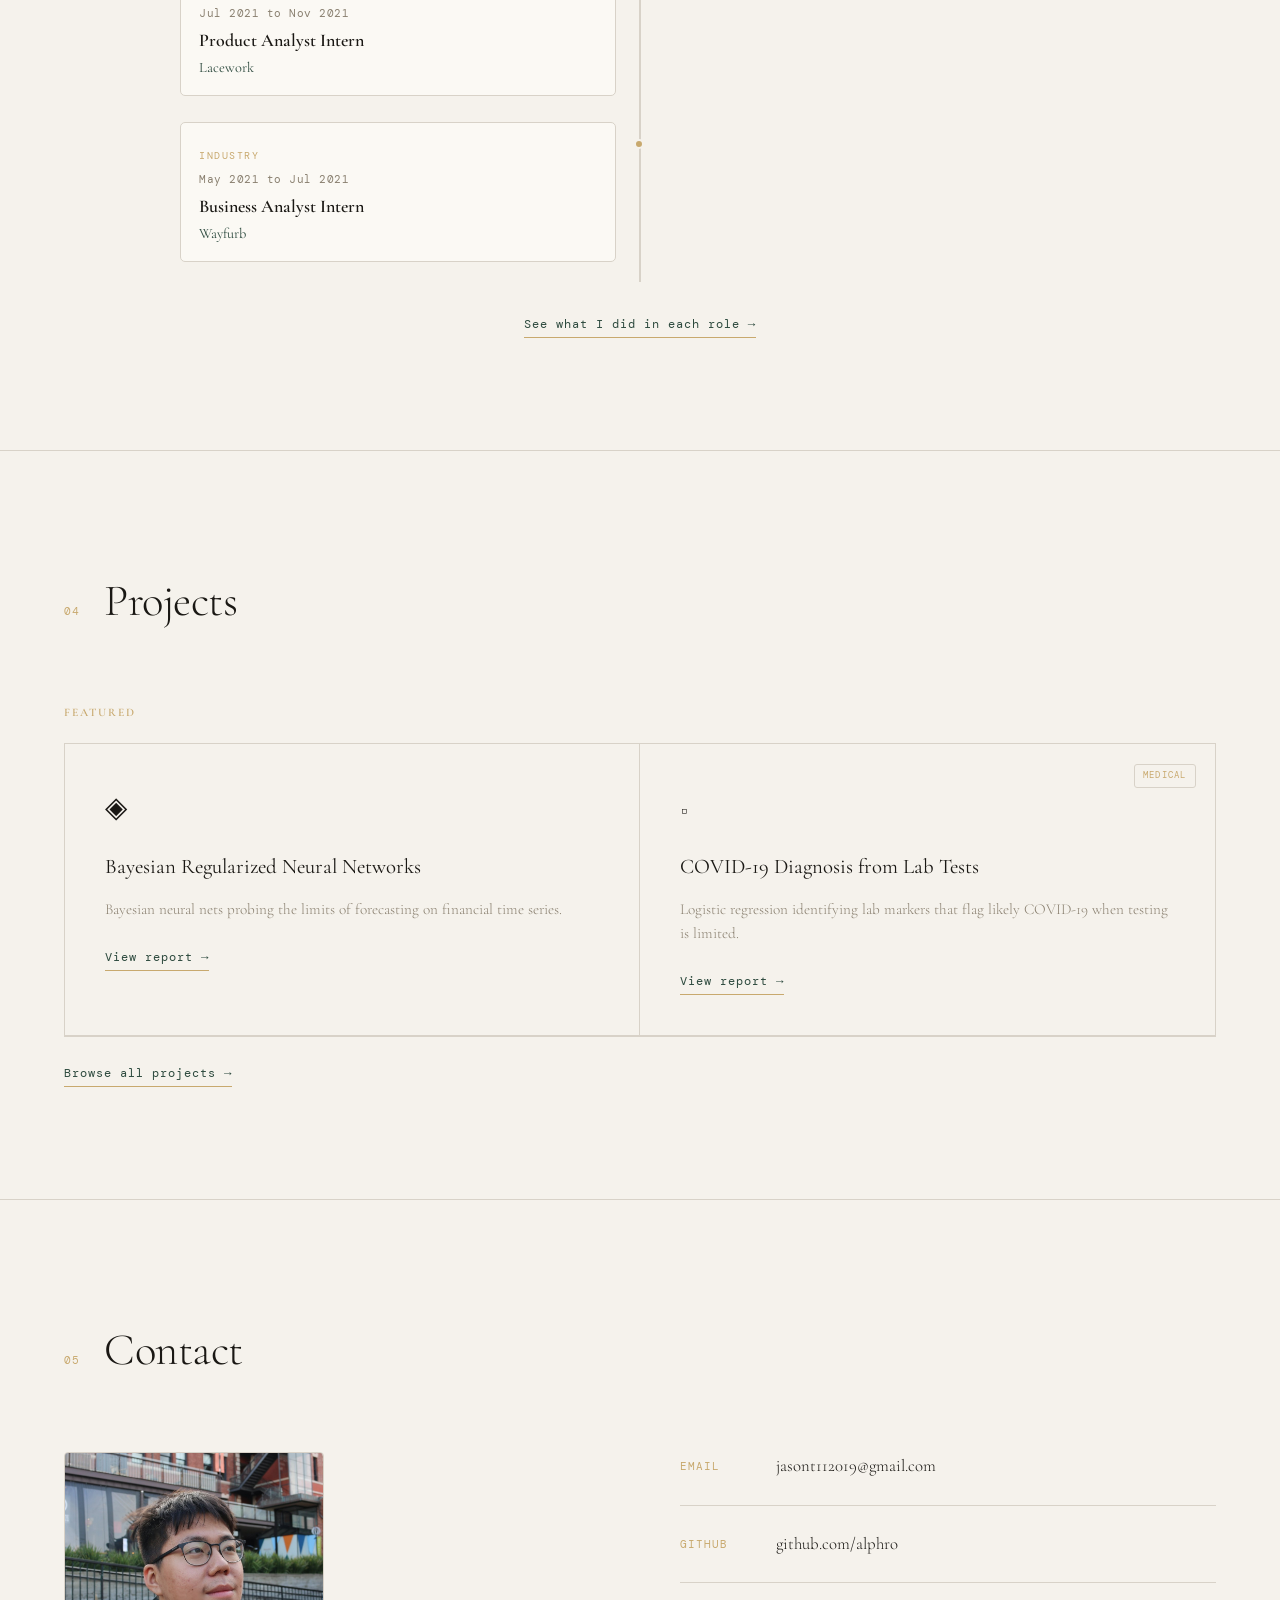
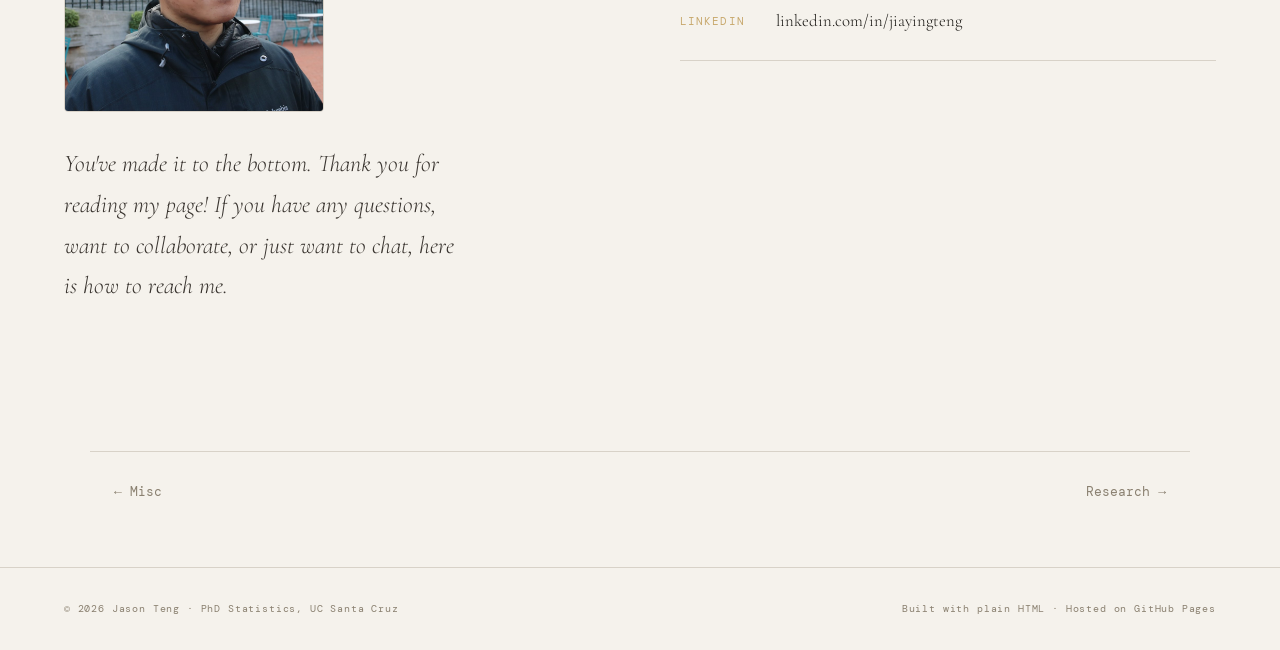
==== commit fa2701ab: "Add resume PDF and update resume button" ====
--- a/index.html
+++ b/index.html
@@ -34,7 +34,7 @@
     <div class="hero-ctas fade-in delay-3">
       <a href="research.html" class="btn btn-fill">View Research</a>
       <a href="research.html#publications" class="btn">Publications</a>
-      <a href="/resume.pdf" class="btn">Download Resume</a>
+      <a href="resume.pdf" class="btn" target="_blank" rel="noopener">View Resume</a>
     </div>
     <div class="social-row fade-in delay-4">
       <a href="https://www.linkedin.com/in/jiayingteng/" target="_blank" rel="noopener" aria-label="LinkedIn"><img class="social-icon" src="assets/icons/linkedin.svg" alt="LinkedIn" /></a>
